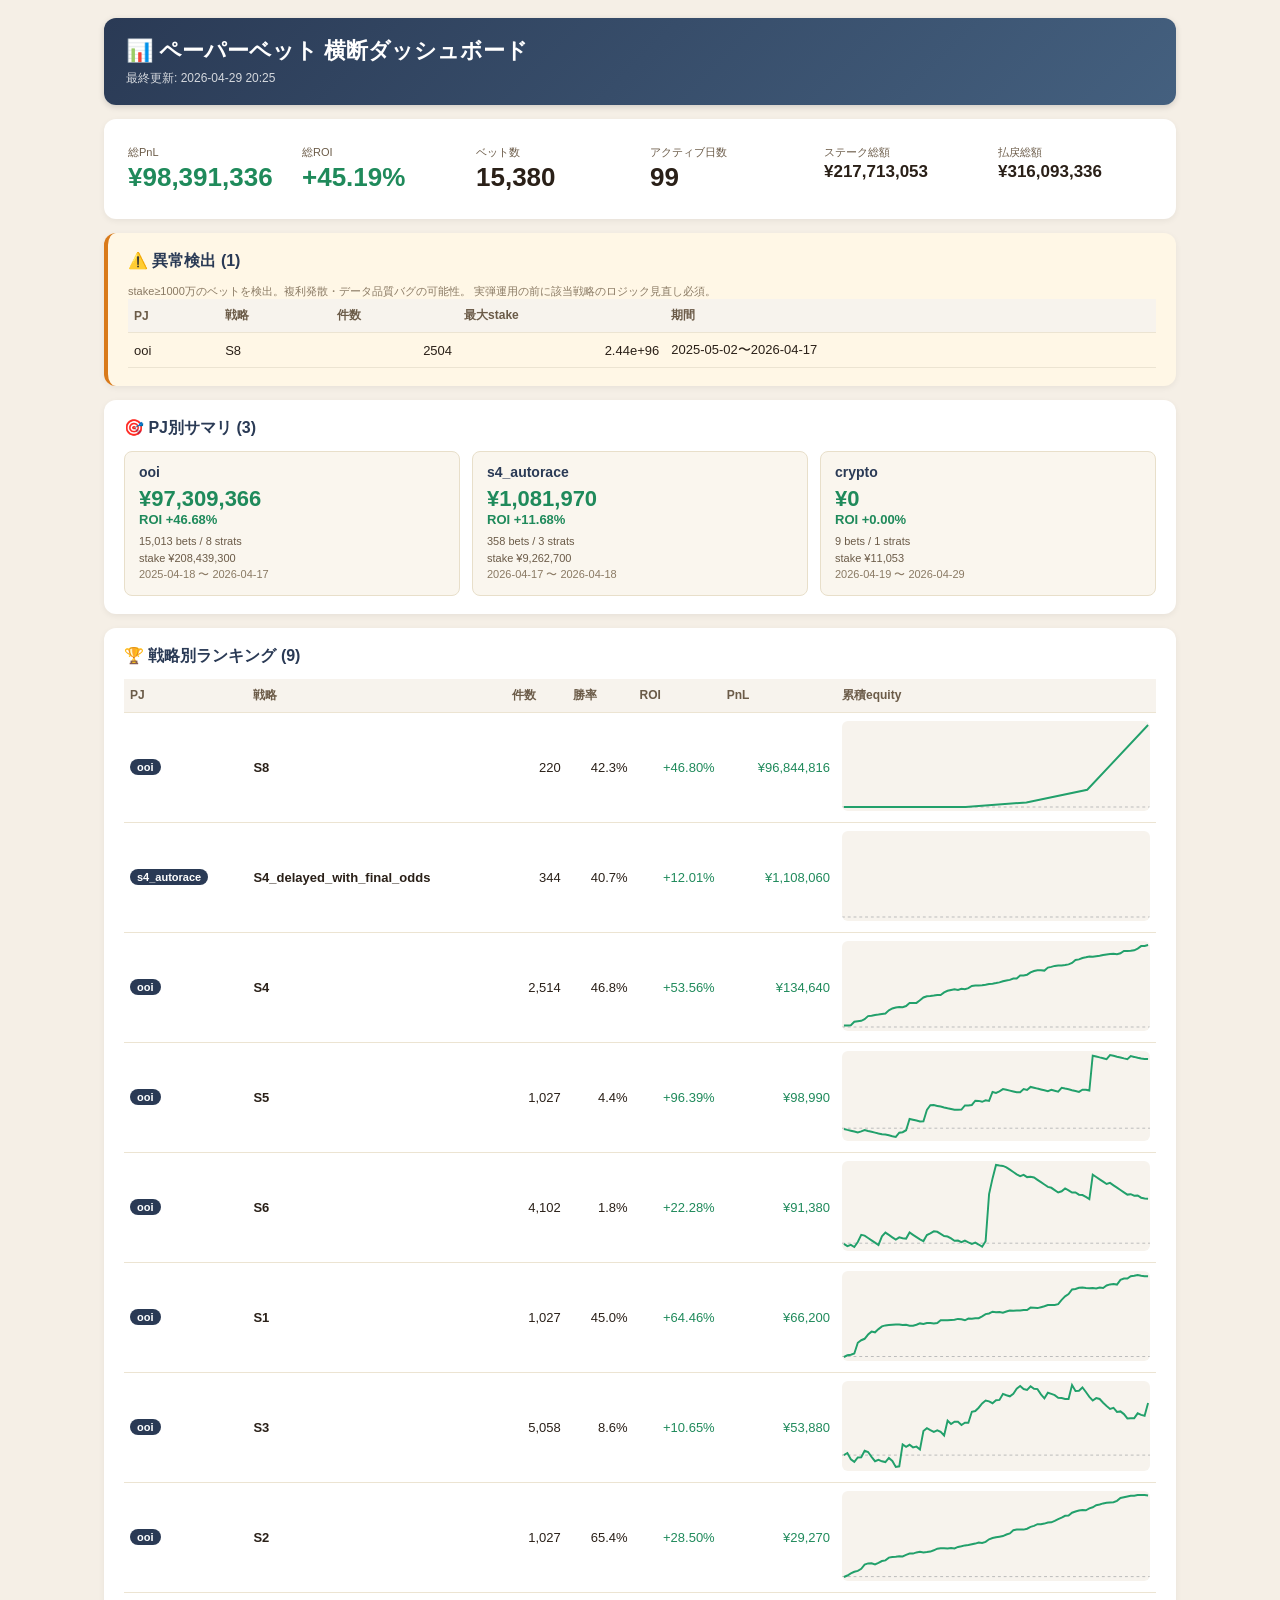
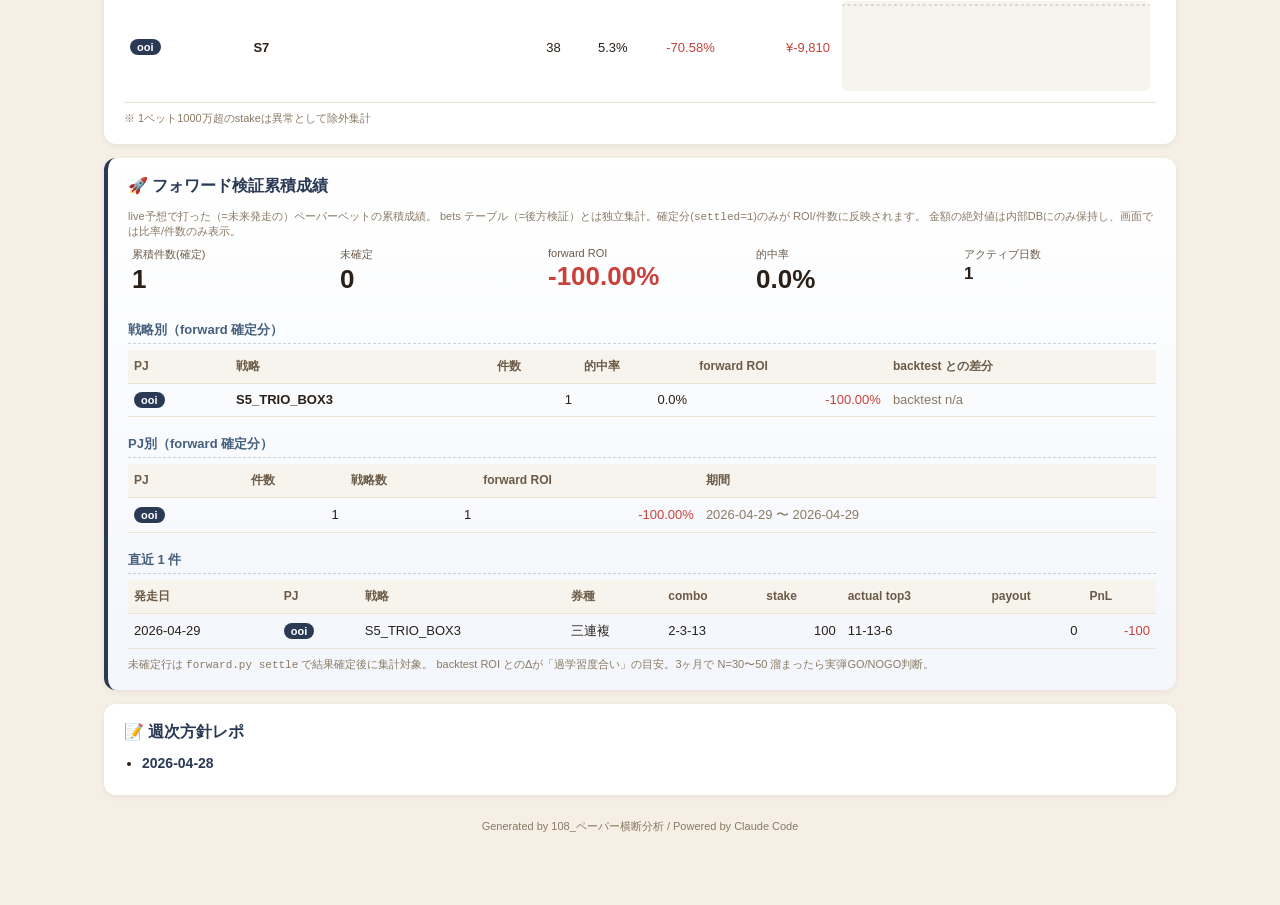
==== docs/index.html @ f3f597fc "feat: forward_bets テーブル＋forward.py CLI＋ダッシュボード新セクション - etl/base.py: forward_bets DDL を SCHEMA に追加（IN" ====
<!doctype html>
<html lang="ja">
<head>
<meta charset="utf-8">
<title>ペーパーベット 横断ダッシュボード</title>
<meta name="viewport" content="width=device-width, initial-scale=1">
<meta name="robots" content="noindex">
<link rel="stylesheet" href="style.css">
</head>
<body>
<div class="wrap">
  <header>
    <h1>📊 ペーパーベット 横断ダッシュボード</h1>
    <div class="updated">最終更新: 2026-04-29 20:25</div>
  </header>

  <section class="kpi card">
    <div class="kpi-grid">
      <div class="kpi-cell">
        <div class="label">総PnL</div>
        <div class="big pos">¥98,391,336</div>
      </div>
      <div class="kpi-cell">
        <div class="label">総ROI</div>
        <div class="big pos">+45.19%</div>
      </div>
      <div class="kpi-cell">
        <div class="label">ベット数</div>
        <div class="big">15,380</div>
      </div>
      <div class="kpi-cell">
        <div class="label">アクティブ日数</div>
        <div class="big">99</div>
      </div>
      <div class="kpi-cell">
        <div class="label">ステーク総額</div>
        <div class="num">¥217,713,053</div>
      </div>
      <div class="kpi-cell">
        <div class="label">払戻総額</div>
        <div class="num">¥316,093,336</div>
      </div>
    </div>
  </section>

  
        <section class="card warn">
          <h2>⚠️ 異常検出 (1)</h2>
          <p class="hint">stake≥1000万のベットを検出。複利発散・データ品質バグの可能性。
          実弾運用の前に該当戦略のロジック見直し必須。</p>
          <table>
            <thead><tr><th>PJ</th><th>戦略</th><th>件数</th><th>最大stake</th><th>期間</th></tr></thead>
            <tbody><tr><td>ooi</td><td>S8</td><td class="num">2504</td><td class="num">2.44e+96</td><td>2025-05-02〜2026-04-17</td></tr></tbody>
          </table>
        </section>
        

  <section class="card">
    <h2>🎯 PJ別サマリ (3)</h2>
    <div class="pj-grid">
        <div class="pj-card">
          <h3>ooi</h3>
          <div class="pj-pnl pos">¥97,309,366</div>
          <div class="pj-roi pos">ROI +46.68%</div>
          <div class="pj-meta">
            15,013 bets / 8 strats<br>
            stake ¥208,439,300<br>
            <span class="dim">2025-04-18 〜 2026-04-17</span>
          </div>
        </div>
        
        <div class="pj-card">
          <h3>s4_autorace</h3>
          <div class="pj-pnl pos">¥1,081,970</div>
          <div class="pj-roi pos">ROI +11.68%</div>
          <div class="pj-meta">
            358 bets / 3 strats<br>
            stake ¥9,262,700<br>
            <span class="dim">2026-04-17 〜 2026-04-18</span>
          </div>
        </div>
        
        <div class="pj-card">
          <h3>crypto</h3>
          <div class="pj-pnl pos">¥0</div>
          <div class="pj-roi pos">ROI +0.00%</div>
          <div class="pj-meta">
            9 bets / 1 strats<br>
            stake ¥11,053<br>
            <span class="dim">2026-04-19 〜 2026-04-29</span>
          </div>
        </div>
        </div>
  </section>

  <section class="card">
    <h2>🏆 戦略別ランキング (9)</h2>
    <table>
      <thead><tr>
        <th>PJ</th><th>戦略</th><th>件数</th><th>勝率</th>
        <th>ROI</th><th>PnL</th><th>累積equity</th>
      </tr></thead>
      <tbody>
        <tr>
          <td><span class="pj-tag">ooi</span></td>
          <td><strong>S8</strong></td>
          <td class="num">220</td>
          <td class="num">42.3%</td>
          <td class="num pos">+46.80%</td>
          <td class="num pos">¥96,844,816</td>
          <td class="chart"><svg viewBox="0 0 320 90" preserveAspectRatio="none" style="width:100%; height:90px; background:#f7f3ed; border-radius:6px;"><line x1="0" y1="86.0" x2="320" y2="86.0" stroke="#bbb" stroke-dasharray="3,3" stroke-width="1"/><polyline fill="none" stroke="#22a06b" stroke-width="2" points="2.0,86.0 65.2,86.0 128.4,86.0 191.6,81.4 254.8,68.8 318.0,4.0"/></svg></td>
        </tr>
        
        <tr>
          <td><span class="pj-tag">s4_autorace</span></td>
          <td><strong>S4_delayed_with_final_odds</strong></td>
          <td class="num">344</td>
          <td class="num">40.7%</td>
          <td class="num pos">+12.01%</td>
          <td class="num pos">¥1,108,060</td>
          <td class="chart"><svg viewBox="0 0 320 90" preserveAspectRatio="none" style="width:100%; height:90px; background:#f7f3ed; border-radius:6px;"><line x1="0" y1="86.0" x2="320" y2="86.0" stroke="#bbb" stroke-dasharray="3,3" stroke-width="1"/><polyline fill="none" stroke="#22a06b" stroke-width="2" points="2.0,4.0"/></svg></td>
        </tr>
        
        <tr>
          <td><span class="pj-tag">ooi</span></td>
          <td><strong>S4</strong></td>
          <td class="num">2,514</td>
          <td class="num">46.8%</td>
          <td class="num pos">+53.56%</td>
          <td class="num pos">¥134,640</td>
          <td class="chart"><svg viewBox="0 0 320 90" preserveAspectRatio="none" style="width:100%; height:90px; background:#f7f3ed; border-radius:6px;"><line x1="0" y1="86.0" x2="320" y2="86.0" stroke="#bbb" stroke-dasharray="3,3" stroke-width="1"/><polyline fill="none" stroke="#22a06b" stroke-width="2" points="2.0,84.5 5.6,84.5 9.2,84.3 12.8,80.8 16.4,80.2 20.0,79.8 23.5,78.2 27.1,75.1 30.7,74.7 34.3,73.9 37.9,73.6 41.5,73.0 45.1,72.5 48.7,69.3 52.3,67.4 55.9,66.6 59.5,65.9 63.0,66.2 66.6,65.0 70.2,62.0 73.8,61.9 77.4,61.9 81.0,59.2 84.6,56.5 88.2,55.2 91.8,54.9 95.4,54.5 99.0,53.9 102.5,54.1 106.1,51.4 109.7,49.8 113.3,49.0 116.9,48.3 120.5,48.9 124.1,47.8 127.7,48.2 131.3,47.1 134.9,44.9 138.5,44.6 142.0,44.5 145.6,44.3 149.2,43.7 152.8,42.9 156.4,42.7 160.0,42.1 163.6,41.4 167.2,40.2 170.8,39.4 174.4,38.9 178.0,37.5 181.5,37.5 185.1,34.5 188.7,34.5 192.3,33.7 195.9,31.4 199.5,30.0 203.1,29.3 206.7,29.2 210.3,29.6 213.9,26.6 217.5,25.9 221.0,24.9 224.6,24.4 228.2,24.5 231.8,24.1 235.4,23.4 239.0,22.0 242.6,19.0 246.2,18.4 249.8,17.0 253.4,16.3 257.0,15.5 260.5,15.8 264.1,15.3 267.7,14.8 271.3,14.0 274.9,13.4 278.5,13.0 282.1,12.8 285.7,13.2 289.3,12.3 292.9,10.0 296.5,10.1 300.0,9.8 303.6,9.3 307.2,7.6 310.8,5.1 314.4,5.0 318.0,4.0"/></svg></td>
        </tr>
        
        <tr>
          <td><span class="pj-tag">ooi</span></td>
          <td><strong>S5</strong></td>
          <td class="num">1,027</td>
          <td class="num">4.4%</td>
          <td class="num pos">+96.39%</td>
          <td class="num pos">¥98,990</td>
          <td class="chart"><svg viewBox="0 0 320 90" preserveAspectRatio="none" style="width:100%; height:90px; background:#f7f3ed; border-radius:6px;"><line x1="0" y1="77.2" x2="320" y2="77.2" stroke="#bbb" stroke-dasharray="3,3" stroke-width="1"/><polyline fill="none" stroke="#22a06b" stroke-width="2" points="2.0,78.0 5.6,78.9 9.2,79.7 12.8,80.5 16.4,81.4 20.0,80.4 23.5,79.1 27.1,80.0 30.7,80.8 34.3,81.6 37.9,82.5 41.5,83.3 45.1,83.5 48.7,84.3 52.3,85.2 55.9,86.0 59.5,81.7 63.0,81.2 66.6,79.2 70.2,67.9 73.8,68.7 77.4,69.5 81.0,70.4 84.6,70.2 88.2,58.9 91.8,54.2 95.4,54.1 99.0,54.9 102.5,55.6 106.1,56.5 109.7,57.3 113.3,58.0 116.9,58.8 120.5,58.8 124.1,58.6 127.7,54.4 131.3,54.4 134.9,54.0 138.5,49.7 142.0,49.9 145.6,50.8 149.2,49.3 152.8,49.9 156.4,41.0 160.0,41.9 163.6,40.3 167.2,38.1 170.8,38.8 174.4,39.6 178.0,40.5 181.5,41.3 185.1,41.3 188.7,38.1 192.3,39.0 195.9,35.9 199.5,36.7 203.1,37.6 206.7,38.4 210.3,39.2 213.9,40.1 217.5,38.9 221.0,39.7 224.6,40.6 228.2,36.8 231.8,37.6 235.4,38.3 239.0,39.2 242.6,40.0 246.2,40.9 249.8,38.7 253.4,38.8 257.0,39.6 260.5,4.7 264.1,5.5 267.7,6.4 271.3,7.2 274.9,8.1 278.5,4.0 282.1,4.8 285.7,5.7 289.3,6.5 292.9,7.4 296.5,8.2 300.0,5.1 303.6,5.9 307.2,6.8 310.8,7.6 314.4,7.9 318.0,8.0"/></svg></td>
        </tr>
        
        <tr>
          <td><span class="pj-tag">ooi</span></td>
          <td><strong>S6</strong></td>
          <td class="num">4,102</td>
          <td class="num">1.8%</td>
          <td class="num pos">+22.28%</td>
          <td class="num pos">¥91,380</td>
          <td class="chart"><svg viewBox="0 0 320 90" preserveAspectRatio="none" style="width:100%; height:90px; background:#f7f3ed; border-radius:6px;"><line x1="0" y1="82.2" x2="320" y2="82.2" stroke="#bbb" stroke-dasharray="3,3" stroke-width="1"/><polyline fill="none" stroke="#22a06b" stroke-width="2" points="2.0,82.8 5.6,85.1 9.2,83.8 12.8,86.0 16.4,81.0 20.0,73.8 23.5,74.6 27.1,77.0 30.7,79.3 34.3,81.7 37.9,84.0 41.5,75.3 45.1,71.6 48.7,73.9 52.3,76.3 55.9,78.6 59.5,76.3 63.0,77.2 66.6,77.6 70.2,71.4 73.8,73.8 77.4,76.1 81.0,78.4 84.6,80.1 88.2,74.0 91.8,72.4 95.4,70.3 99.0,70.8 102.5,72.8 106.1,75.1 109.7,75.5 113.3,77.4 116.9,79.8 120.5,79.6 124.1,81.2 127.7,79.6 131.3,81.4 134.9,82.9 138.5,81.6 142.0,83.5 145.6,85.7 149.2,80.2 152.8,33.1 156.4,17.4 160.0,4.0 163.6,4.6 167.2,4.9 170.8,6.3 174.4,8.7 178.0,11.0 181.5,13.3 185.1,15.1 188.7,13.8 192.3,16.1 195.9,15.7 199.5,16.5 203.1,18.9 206.7,21.2 210.3,23.5 213.9,25.9 217.5,26.8 221.0,29.1 224.6,31.5 228.2,30.3 231.8,27.4 235.4,29.3 239.0,31.6 242.6,31.4 246.2,33.7 249.8,34.0 253.4,35.8 257.0,38.1 260.5,13.7 264.1,16.0 267.7,18.3 271.3,20.7 274.9,23.0 278.5,21.9 282.1,24.3 285.7,26.6 289.3,29.0 292.9,31.3 296.5,33.6 300.0,33.2 303.6,34.7 307.2,34.4 310.8,36.7 314.4,37.5 318.0,37.7"/></svg></td>
        </tr>
        
        <tr>
          <td><span class="pj-tag">ooi</span></td>
          <td><strong>S1</strong></td>
          <td class="num">1,027</td>
          <td class="num">45.0%</td>
          <td class="num pos">+64.46%</td>
          <td class="num pos">¥66,200</td>
          <td class="chart"><svg viewBox="0 0 320 90" preserveAspectRatio="none" style="width:100%; height:90px; background:#f7f3ed; border-radius:6px;"><line x1="0" y1="85.5" x2="320" y2="85.5" stroke="#bbb" stroke-dasharray="3,3" stroke-width="1"/><polyline fill="none" stroke="#22a06b" stroke-width="2" points="2.0,86.0 5.6,84.3 9.2,83.7 12.8,82.5 16.4,71.8 20.0,69.2 23.5,67.8 27.1,63.5 30.7,60.6 34.3,61.3 37.9,58.1 41.5,55.4 45.1,54.4 48.7,54.0 52.3,53.7 55.9,53.5 59.5,53.6 63.0,54.1 66.6,53.7 70.2,54.7 73.8,54.8 77.4,53.8 81.0,52.4 84.6,52.9 88.2,52.0 91.8,52.1 95.4,52.6 99.0,52.1 102.5,49.2 106.1,49.3 109.7,49.2 113.3,48.9 116.9,48.8 120.5,47.9 124.1,48.3 127.7,49.3 131.3,47.5 134.9,47.8 138.5,47.3 142.0,47.2 145.6,45.4 149.2,43.1 152.8,42.5 156.4,40.7 160.0,41.3 163.6,41.0 167.2,41.8 170.8,40.5 174.4,39.6 178.0,39.7 181.5,39.6 185.1,39.6 188.7,38.9 192.3,39.1 195.9,36.6 199.5,36.7 203.1,37.1 206.7,36.2 210.3,35.3 213.9,34.1 217.5,33.9 221.0,34.0 224.6,33.2 228.2,28.9 231.8,25.3 235.4,23.1 239.0,18.4 242.6,17.9 246.2,16.7 249.8,16.4 253.4,17.0 257.0,17.2 260.5,16.9 264.1,17.4 267.7,16.6 271.3,17.0 274.9,14.5 278.5,13.4 282.1,13.1 285.7,13.6 289.3,8.9 292.9,7.6 296.5,7.6 300.0,5.2 303.6,4.8 307.2,4.0 310.8,4.8 314.4,5.2 318.0,5.3"/></svg></td>
        </tr>
        
        <tr>
          <td><span class="pj-tag">ooi</span></td>
          <td><strong>S3</strong></td>
          <td class="num">5,058</td>
          <td class="num">8.6%</td>
          <td class="num pos">+10.65%</td>
          <td class="num pos">¥53,880</td>
          <td class="chart"><svg viewBox="0 0 320 90" preserveAspectRatio="none" style="width:100%; height:90px; background:#f7f3ed; border-radius:6px;"><line x1="0" y1="74.1" x2="320" y2="74.1" stroke="#bbb" stroke-dasharray="3,3" stroke-width="1"/><polyline fill="none" stroke="#22a06b" stroke-width="2" points="2.0,74.1 5.6,72.0 9.2,78.2 12.8,80.9 16.4,76.4 20.0,76.2 23.5,69.7 27.1,71.0 30.7,75.9 34.3,80.2 37.9,78.8 41.5,80.3 45.1,81.1 48.7,76.9 52.3,79.9 55.9,86.0 59.5,85.3 63.0,63.4 66.6,65.8 70.2,63.8 73.8,66.4 77.4,65.6 81.0,68.5 84.6,50.0 88.2,47.1 91.8,49.1 95.4,50.8 99.0,49.3 102.5,50.8 106.1,54.5 109.7,39.7 113.3,43.1 116.9,40.7 120.5,40.8 124.1,44.0 127.7,41.7 131.3,41.7 134.9,30.8 138.5,30.0 142.0,26.7 145.6,22.4 149.2,19.5 152.8,20.4 156.4,22.2 160.0,19.3 163.6,18.9 167.2,12.9 170.8,14.3 174.4,15.3 178.0,12.7 181.5,7.6 185.1,5.0 188.7,8.0 192.3,8.9 195.9,5.2 199.5,7.8 203.1,8.1 206.7,13.4 210.3,17.4 213.9,11.8 217.5,12.9 221.0,14.1 224.6,16.8 228.2,17.1 231.8,18.0 235.4,18.0 239.0,4.0 242.6,9.9 246.2,9.7 249.8,6.4 253.4,11.0 257.0,15.9 260.5,19.5 264.1,17.1 267.7,18.0 271.3,21.8 274.9,25.0 278.5,28.0 282.1,26.9 285.7,31.0 289.3,30.4 292.9,33.1 296.5,37.5 300.0,37.3 303.6,37.2 307.2,32.3 310.8,33.9 314.4,34.7 318.0,22.1"/></svg></td>
        </tr>
        
        <tr>
          <td><span class="pj-tag">ooi</span></td>
          <td><strong>S2</strong></td>
          <td class="num">1,027</td>
          <td class="num">65.4%</td>
          <td class="num pos">+28.50%</td>
          <td class="num pos">¥29,270</td>
          <td class="chart"><svg viewBox="0 0 320 90" preserveAspectRatio="none" style="width:100%; height:90px; background:#f7f3ed; border-radius:6px;"><line x1="0" y1="85.6" x2="320" y2="85.6" stroke="#bbb" stroke-dasharray="3,3" stroke-width="1"/><polyline fill="none" stroke="#22a06b" stroke-width="2" points="2.0,86.0 5.6,84.5 9.2,82.4 12.8,80.8 16.4,79.9 20.0,77.8 23.5,73.5 27.1,72.4 30.7,72.2 34.3,73.5 37.9,71.8 41.5,70.0 45.1,69.4 48.7,66.6 52.3,66.0 55.9,65.7 59.5,65.3 63.0,65.5 66.6,63.9 70.2,62.6 73.8,62.6 77.4,61.4 81.0,60.7 84.6,61.4 88.2,61.1 91.8,60.6 95.4,59.3 99.0,57.7 102.5,57.3 106.1,57.3 109.7,57.4 113.3,57.1 116.9,57.4 120.5,55.9 124.1,55.3 127.7,54.4 131.3,54.0 134.9,53.3 138.5,52.6 142.0,51.5 145.6,52.0 149.2,50.9 152.8,48.3 156.4,47.0 160.0,46.3 163.6,45.7 167.2,45.1 170.8,43.5 174.4,42.4 178.0,39.2 181.5,38.6 185.1,38.6 188.7,38.6 192.3,37.7 195.9,35.9 199.5,34.9 203.1,33.2 206.7,33.3 210.3,32.6 213.9,31.6 217.5,31.3 221.0,29.8 224.6,28.1 228.2,26.6 231.8,24.8 235.4,24.5 239.0,21.7 242.6,20.5 246.2,19.6 249.8,19.0 253.4,19.3 257.0,17.4 260.5,16.3 264.1,14.2 267.7,13.5 271.3,12.4 274.9,11.7 278.5,11.4 282.1,11.2 285.7,9.9 289.3,7.0 292.9,6.2 296.5,5.5 300.0,4.8 303.6,4.7 307.2,4.1 310.8,4.0 314.4,4.1 318.0,4.4"/></svg></td>
        </tr>
        
        <tr>
          <td><span class="pj-tag">ooi</span></td>
          <td><strong>S7</strong></td>
          <td class="num">38</td>
          <td class="num">5.3%</td>
          <td class="num neg">-70.58%</td>
          <td class="num neg">¥-9,810</td>
          <td class="chart"><svg viewBox="0 0 320 90" preserveAspectRatio="none" style="width:100%; height:90px; background:#f7f3ed; border-radius:6px;"><line x1="0" y1="4.0" x2="320" y2="4.0" stroke="#bbb" stroke-dasharray="3,3" stroke-width="1"/><polyline fill="none" stroke="#d9534f" stroke-width="2" points="2.0,86.0"/></svg></td>
        </tr>
        </tbody>
    </table>
    <p class="hint">※ 1ベット1000万超のstakeは異常として除外集計</p>
  </section>

  
    <section class="card forward">
      <h2>🚀 フォワード検証累積成績</h2>
      <p class="hint">live予想で打った（=未来発走の）ペーパーベットの累積成績。
      bets テーブル（=後方検証）とは独立集計。確定分(<code>settled=1</code>)のみが ROI/件数に反映されます。
      金額の絶対値は内部DBにのみ保持し、画面では比率/件数のみ表示。</p>
      
    <div class="kpi-grid">
      <div class="kpi-cell">
        <div class="label">累積件数(確定)</div>
        <div class="big">1</div>
      </div>
      <div class="kpi-cell">
        <div class="label">未確定</div>
        <div class="big">0</div>
      </div>
      <div class="kpi-cell">
        <div class="label">forward ROI</div>
        <div class="big neg">-100.00%</div>
      </div>
      <div class="kpi-cell">
        <div class="label">的中率</div>
        <div class="big">0.0%</div>
      </div>
      <div class="kpi-cell">
        <div class="label">アクティブ日数</div>
        <div class="num">1</div>
      </div>
    </div>
    
      
        <h3 class="sub">戦略別（forward 確定分）</h3>
        <table>
          <thead><tr>
            <th>PJ</th><th>戦略</th><th>件数</th><th>的中率</th>
            <th>forward ROI</th><th>backtest との差分</th>
          </tr></thead>
          <tbody>
        <tr>
          <td><span class="pj-tag">ooi</span></td>
          <td><strong>S5_TRIO_BOX3</strong></td>
          <td class="num">1</td>
          <td class="num">0.0%</td>
          <td class="num neg">-100.00%</td>
          <td><span class="dim">backtest n/a</span></td>
        </tr>
        </tbody>
        </table>
        
      
        <h3 class="sub">PJ別（forward 確定分）</h3>
        <table>
          <thead><tr>
            <th>PJ</th><th>件数</th><th>戦略数</th><th>forward ROI</th><th>期間</th>
          </tr></thead>
          <tbody>
        <tr>
          <td><span class="pj-tag">ooi</span></td>
          <td class="num">1</td>
          <td class="num">1</td>
          <td class="num neg">-100.00%</td>
          <td><span class="dim">2026-04-29 〜 2026-04-29</span></td>
        </tr>
        </tbody>
        </table>
        
      
    <h3 class="sub">直近 1 件</h3>
    <table>
      <thead><tr>
        <th>発走日</th><th>PJ</th><th>戦略</th><th>券種</th><th>combo</th>
        <th>stake</th><th>actual top3</th><th>payout</th><th>PnL</th>
      </tr></thead>
      <tbody>
        <tr class="">
          <td>2026-04-29</td>
          <td><span class="pj-tag">ooi</span></td>
          <td>S5_TRIO_BOX3</td>
          <td>三連複</td>
          <td>2-3-13</td>
          <td class="num">100</td>
          <td>11-13-6</td>
          <td class="num">0</td>
          <td class="num"><span class="neg">-100</span></td>
        </tr>
        </tbody>
    </table>
    <p class="hint">未確定行は <code>forward.py settle</code> で結果確定後に集計対象。
    backtest ROI とのΔが「過学習度合い」の目安。3ヶ月で N=30〜50 溜まったら実弾GO/NOGO判断。</p>
    
    </section>
    

  
        <section class="card">
          <h2>📝 週次方針レポ</h2>
          <ul class="reports"><li><a href="reports/2026-04-28.html">2026-04-28</a></li></ul>
        </section>
        

  <footer>
    <p>Generated by 108_ペーパー横断分析 / Powered by Claude Code</p>
  </footer>
</div>
</body>
</html>
---- docs/style.css ----
* { box-sizing: border-box; }
body {
  margin: 0; font-family: 'Noto Sans JP', -apple-system, sans-serif;
  background: #f5efe6; color: #2a2018;
}
.wrap { max-width: 1100px; margin: 0 auto; padding: 18px 14px 60px; }
header {
  background: linear-gradient(135deg, #2a3a55, #44607f);
  color: #fff; border-radius: 12px;
  padding: 18px 22px; margin-bottom: 14px;
  box-shadow: 0 2px 6px rgba(0,0,0,0.15);
}
header h1 { margin: 0; font-size: 22px; }
header .updated { font-size: 12px; opacity: 0.8; margin-top: 4px; }
.card {
  background: #fff; border-radius: 12px;
  padding: 18px 20px; margin-bottom: 14px;
  box-shadow: 0 2px 6px rgba(0,0,0,0.06);
}
.card h2 { margin: 0 0 12px; font-size: 16px; color: #2a3a55; }
.card.warn { background: #fff7e6; border-left: 4px solid #d97a1a; }
.kpi-grid {
  display: grid; grid-template-columns: repeat(auto-fit, minmax(150px, 1fr));
  gap: 12px;
}
.kpi-cell { padding: 8px 4px; }
.kpi-cell .label { font-size: 11px; color: #6b5b48; }
.kpi-cell .big { font-size: 26px; font-weight: 800; margin-top: 2px; }
.kpi-cell .num { font-size: 17px; font-weight: 700; margin-top: 2px; }
.pos { color: #1f8a5b; }
.neg { color: #c8423b; }
.pj-grid {
  display: grid; grid-template-columns: repeat(auto-fit, minmax(200px, 1fr));
  gap: 12px;
}
.pj-card {
  background: #faf6ee; border-radius: 8px; padding: 12px 14px;
  border: 1px solid #e8dfca;
}
.pj-card h3 { margin: 0 0 6px; font-size: 14px; color: #2a3a55; }
.pj-pnl { font-size: 22px; font-weight: 800; }
.pj-roi { font-size: 13px; font-weight: 700; }
.pj-meta { font-size: 11px; color: #6b5b48; margin-top: 6px; line-height: 1.5; }
.dim { color: #8a7a64; }
table { width: 100%; border-collapse: collapse; font-size: 13px; }
th, td { padding: 8px 6px; border-bottom: 1px solid #ece4d2; vertical-align: middle; }
th { text-align: left; background: #f7f3ed; font-size: 12px; color: #6b5b48; }
td.num { text-align: right; font-variant-numeric: tabular-nums; }
td.chart { width: 320px; }
.pj-tag {
  display: inline-block; background: #2a3a55; color: #fff;
  padding: 2px 7px; border-radius: 99px; font-size: 11px; font-weight: 700;
}
.hint { font-size: 11px; color: #8a7a64; margin: 8px 0 0; }
.reports { margin: 0; padding: 0 0 0 18px; }
.reports li { margin-bottom: 6px; font-size: 14px; }
.reports a { color: #2a3a55; text-decoration: none; font-weight: 600; }
.reports a:hover { text-decoration: underline; }
footer { text-align: center; font-size: 11px; color: #8a7a64; margin-top: 24px; }
.card.forward {
  border-left: 4px solid #2a3a55;
  background: linear-gradient(180deg, #fff 0%, #f3f6fb 100%);
}
.card.forward h2 { color: #2a3a55; }
.card.forward h3.sub {
  font-size: 13px; color: #44607f; margin: 18px 0 6px;
  padding-bottom: 4px; border-bottom: 1px dashed #c8d1e0;
}
.card.forward .kpi-grid { margin-bottom: 8px; }
tr.unsettled td { background: #fff8d6; }
.badge {
  display: inline-block; background: #d97a1a; color: #fff;
  padding: 1px 7px; border-radius: 99px; font-size: 11px; font-weight: 700;
}
@media (max-width: 700px) {
  td.chart { display: none; }
}
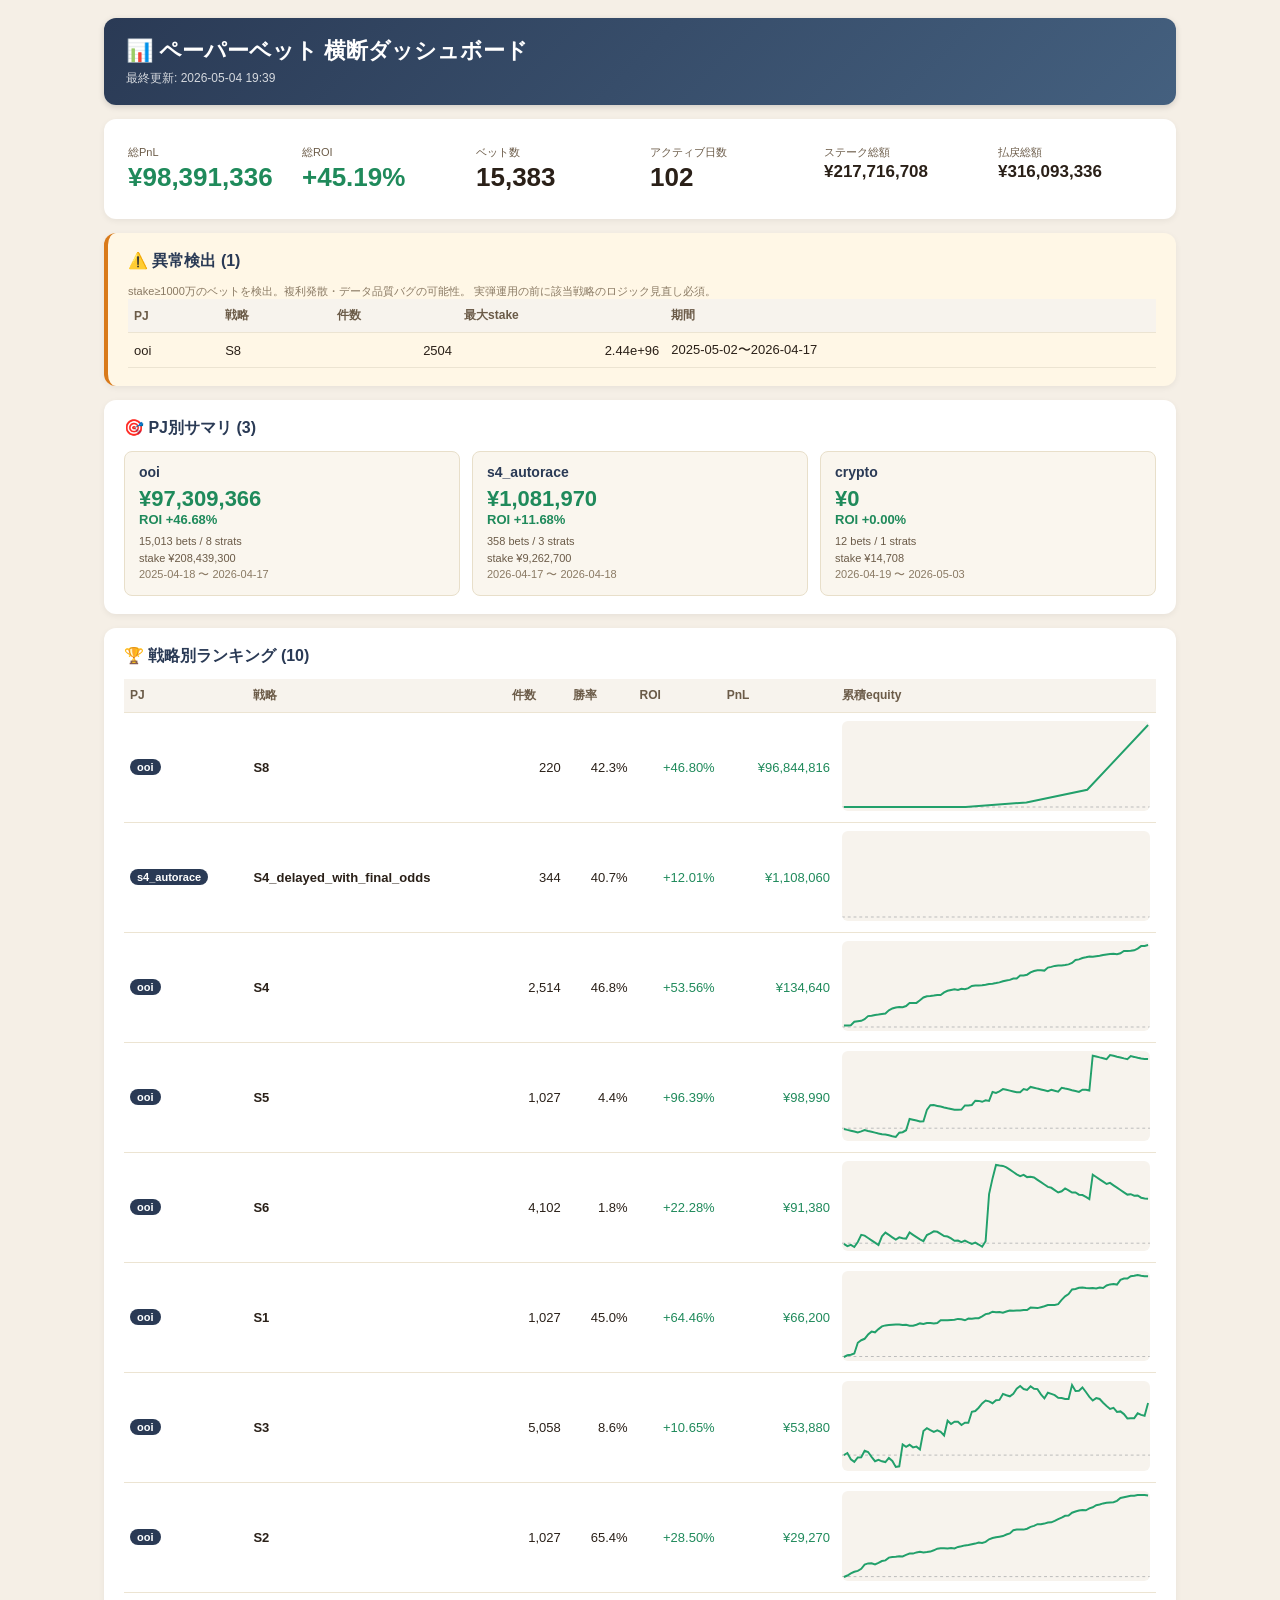
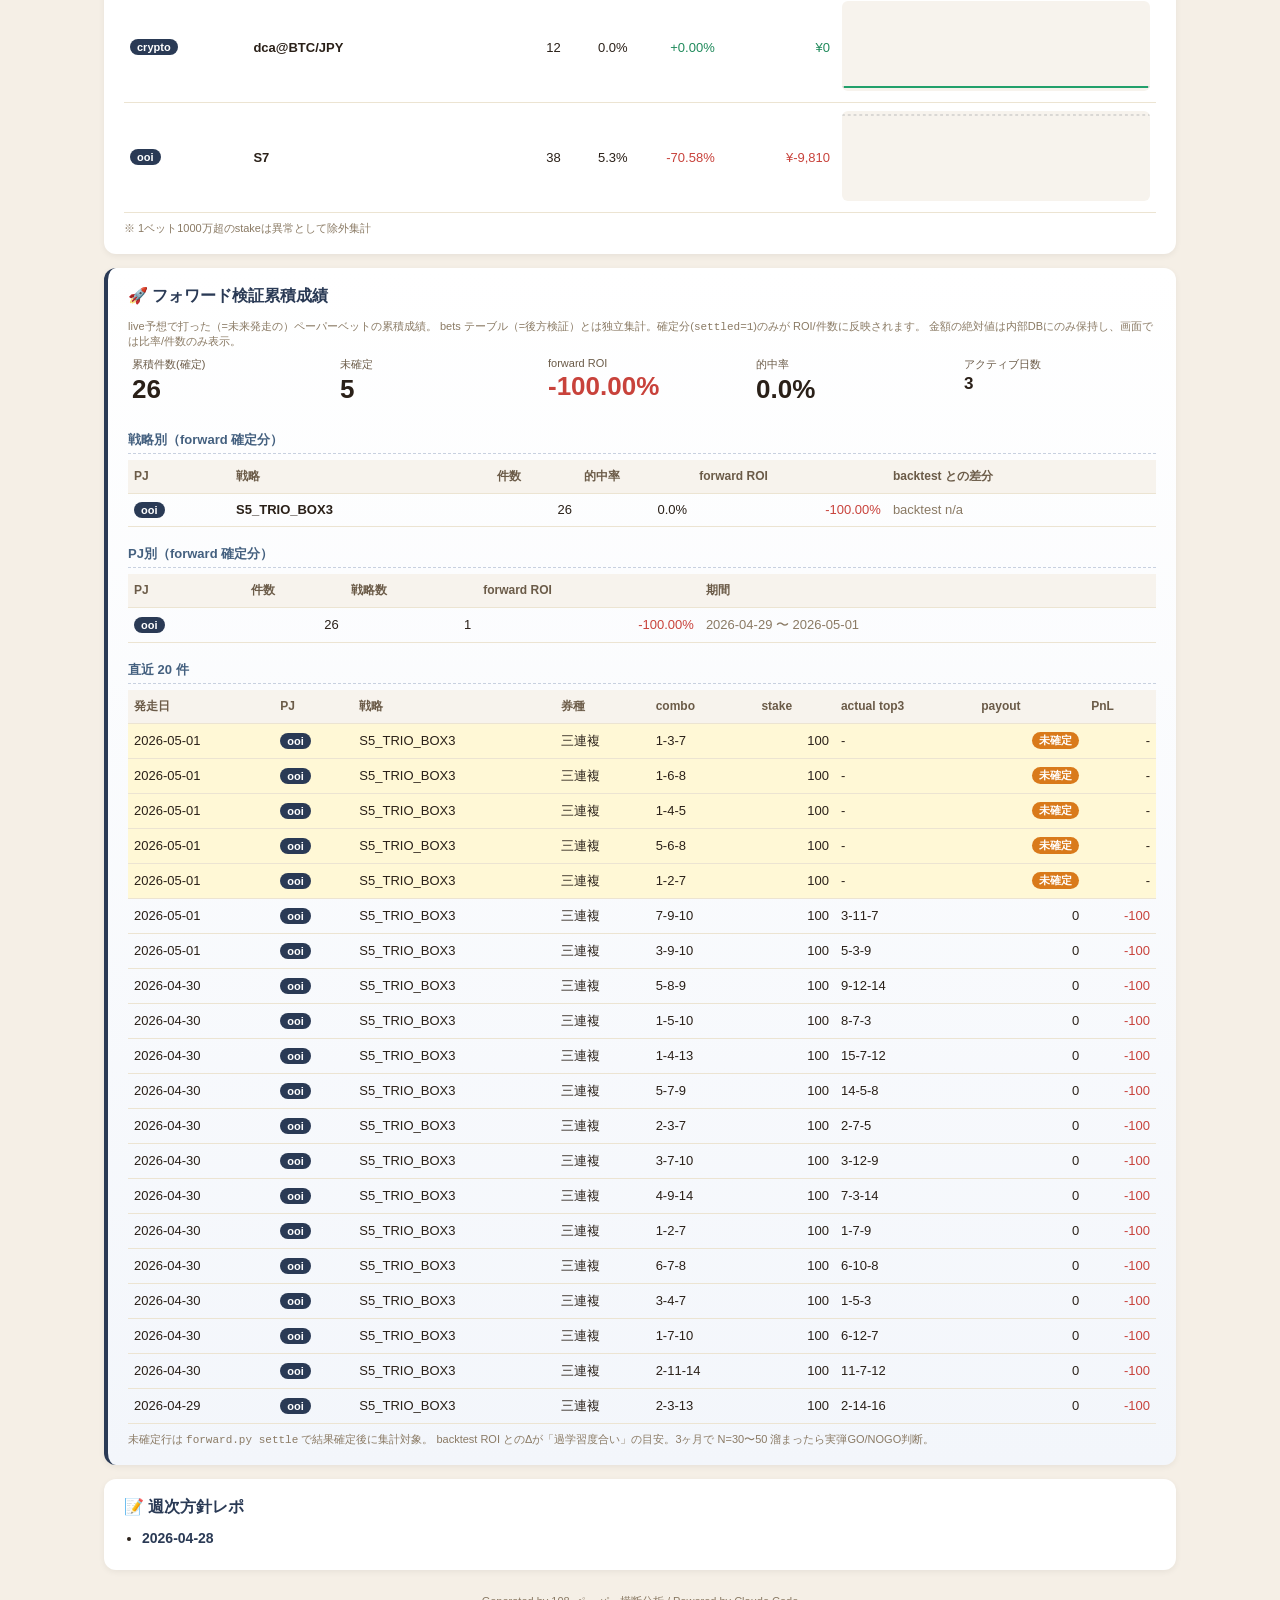
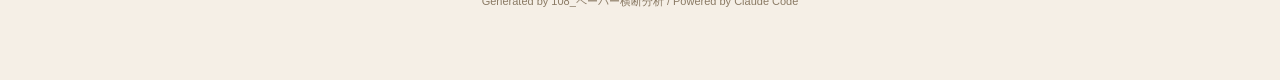
==== commit fb843bf6: "auto: daily dashboard 2026/05/04" ====
--- a/docs/index.html
+++ b/docs/index.html
@@ -11,7 +11,7 @@
 <div class="wrap">
   <header>
     <h1>📊 ペーパーベット 横断ダッシュボード</h1>
-    <div class="updated">最終更新: 2026-04-29 20:25</div>
+    <div class="updated">最終更新: 2026-05-04 19:39</div>
   </header>
 
   <section class="kpi card">
@@ -26,15 +26,15 @@
       </div>
       <div class="kpi-cell">
         <div class="label">ベット数</div>
-        <div class="big">15,380</div>
+        <div class="big">15,383</div>
       </div>
       <div class="kpi-cell">
         <div class="label">アクティブ日数</div>
-        <div class="big">99</div>
+        <div class="big">102</div>
       </div>
       <div class="kpi-cell">
         <div class="label">ステーク総額</div>
-        <div class="num">¥217,713,053</div>
+        <div class="num">¥217,716,708</div>
       </div>
       <div class="kpi-cell">
         <div class="label">払戻総額</div>
@@ -85,16 +85,16 @@
           <div class="pj-pnl pos">¥0</div>
           <div class="pj-roi pos">ROI +0.00%</div>
           <div class="pj-meta">
-            9 bets / 1 strats<br>
-            stake ¥11,053<br>
-            <span class="dim">2026-04-19 〜 2026-04-29</span>
+            12 bets / 1 strats<br>
+            stake ¥14,708<br>
+            <span class="dim">2026-04-19 〜 2026-05-03</span>
           </div>
         </div>
         </div>
   </section>
 
   <section class="card">
-    <h2>🏆 戦略別ランキング (9)</h2>
+    <h2>🏆 戦略別ランキング (10)</h2>
     <table>
       <thead><tr>
         <th>PJ</th><th>戦略</th><th>件数</th><th>勝率</th>
@@ -179,6 +179,16 @@
           <td class="num pos">+28.50%</td>
           <td class="num pos">¥29,270</td>
           <td class="chart"><svg viewBox="0 0 320 90" preserveAspectRatio="none" style="width:100%; height:90px; background:#f7f3ed; border-radius:6px;"><line x1="0" y1="85.6" x2="320" y2="85.6" stroke="#bbb" stroke-dasharray="3,3" stroke-width="1"/><polyline fill="none" stroke="#22a06b" stroke-width="2" points="2.0,86.0 5.6,84.5 9.2,82.4 12.8,80.8 16.4,79.9 20.0,77.8 23.5,73.5 27.1,72.4 30.7,72.2 34.3,73.5 37.9,71.8 41.5,70.0 45.1,69.4 48.7,66.6 52.3,66.0 55.9,65.7 59.5,65.3 63.0,65.5 66.6,63.9 70.2,62.6 73.8,62.6 77.4,61.4 81.0,60.7 84.6,61.4 88.2,61.1 91.8,60.6 95.4,59.3 99.0,57.7 102.5,57.3 106.1,57.3 109.7,57.4 113.3,57.1 116.9,57.4 120.5,55.9 124.1,55.3 127.7,54.4 131.3,54.0 134.9,53.3 138.5,52.6 142.0,51.5 145.6,52.0 149.2,50.9 152.8,48.3 156.4,47.0 160.0,46.3 163.6,45.7 167.2,45.1 170.8,43.5 174.4,42.4 178.0,39.2 181.5,38.6 185.1,38.6 188.7,38.6 192.3,37.7 195.9,35.9 199.5,34.9 203.1,33.2 206.7,33.3 210.3,32.6 213.9,31.6 217.5,31.3 221.0,29.8 224.6,28.1 228.2,26.6 231.8,24.8 235.4,24.5 239.0,21.7 242.6,20.5 246.2,19.6 249.8,19.0 253.4,19.3 257.0,17.4 260.5,16.3 264.1,14.2 267.7,13.5 271.3,12.4 274.9,11.7 278.5,11.4 282.1,11.2 285.7,9.9 289.3,7.0 292.9,6.2 296.5,5.5 300.0,4.8 303.6,4.7 307.2,4.1 310.8,4.0 314.4,4.1 318.0,4.4"/></svg></td>
+        </tr>
+        
+        <tr>
+          <td><span class="pj-tag">crypto</span></td>
+          <td><strong>dca@BTC/JPY</strong></td>
+          <td class="num">12</td>
+          <td class="num">0.0%</td>
+          <td class="num pos">+0.00%</td>
+          <td class="num pos">¥0</td>
+          <td class="chart"><svg viewBox="0 0 320 90" preserveAspectRatio="none" style="width:100%; height:90px; background:#f7f3ed; border-radius:6px;"><line x1="0" y1="86.0" x2="320" y2="86.0" stroke="#bbb" stroke-dasharray="3,3" stroke-width="1"/><polyline fill="none" stroke="#22a06b" stroke-width="2" points="2.0,86.0 30.7,86.0 59.5,86.0 88.2,86.0 116.9,86.0 145.6,86.0 174.4,86.0 203.1,86.0 231.8,86.0 260.5,86.0 289.3,86.0 318.0,86.0"/></svg></td>
         </tr>
         
         <tr>
@@ -205,11 +215,11 @@
     <div class="kpi-grid">
       <div class="kpi-cell">
         <div class="label">累積件数(確定)</div>
-        <div class="big">1</div>
+        <div class="big">26</div>
       </div>
       <div class="kpi-cell">
         <div class="label">未確定</div>
-        <div class="big">0</div>
+        <div class="big">5</div>
       </div>
       <div class="kpi-cell">
         <div class="label">forward ROI</div>
@@ -221,7 +231,7 @@
       </div>
       <div class="kpi-cell">
         <div class="label">アクティブ日数</div>
-        <div class="num">1</div>
+        <div class="num">3</div>
       </div>
     </div>
     
@@ -236,7 +246,7 @@
         <tr>
           <td><span class="pj-tag">ooi</span></td>
           <td><strong>S5_TRIO_BOX3</strong></td>
-          <td class="num">1</td>
+          <td class="num">26</td>
           <td class="num">0.0%</td>
           <td class="num neg">-100.00%</td>
           <td><span class="dim">backtest n/a</span></td>
@@ -253,22 +263,250 @@
           <tbody>
         <tr>
           <td><span class="pj-tag">ooi</span></td>
-          <td class="num">1</td>
+          <td class="num">26</td>
           <td class="num">1</td>
           <td class="num neg">-100.00%</td>
-          <td><span class="dim">2026-04-29 〜 2026-04-29</span></td>
+          <td><span class="dim">2026-04-29 〜 2026-05-01</span></td>
         </tr>
         </tbody>
         </table>
         
       
-    <h3 class="sub">直近 1 件</h3>
+    <h3 class="sub">直近 20 件</h3>
     <table>
       <thead><tr>
         <th>発走日</th><th>PJ</th><th>戦略</th><th>券種</th><th>combo</th>
         <th>stake</th><th>actual top3</th><th>payout</th><th>PnL</th>
       </tr></thead>
       <tbody>
+        <tr class="unsettled">
+          <td>2026-05-01</td>
+          <td><span class="pj-tag">ooi</span></td>
+          <td>S5_TRIO_BOX3</td>
+          <td>三連複</td>
+          <td>1-3-7</td>
+          <td class="num">100</td>
+          <td>-</td>
+          <td class="num"><span class="badge">未確定</span></td>
+          <td class="num">-</td>
+        </tr>
+        
+        <tr class="unsettled">
+          <td>2026-05-01</td>
+          <td><span class="pj-tag">ooi</span></td>
+          <td>S5_TRIO_BOX3</td>
+          <td>三連複</td>
+          <td>1-6-8</td>
+          <td class="num">100</td>
+          <td>-</td>
+          <td class="num"><span class="badge">未確定</span></td>
+          <td class="num">-</td>
+        </tr>
+        
+        <tr class="unsettled">
+          <td>2026-05-01</td>
+          <td><span class="pj-tag">ooi</span></td>
+          <td>S5_TRIO_BOX3</td>
+          <td>三連複</td>
+          <td>1-4-5</td>
+          <td class="num">100</td>
+          <td>-</td>
+          <td class="num"><span class="badge">未確定</span></td>
+          <td class="num">-</td>
+        </tr>
+        
+        <tr class="unsettled">
+          <td>2026-05-01</td>
+          <td><span class="pj-tag">ooi</span></td>
+          <td>S5_TRIO_BOX3</td>
+          <td>三連複</td>
+          <td>5-6-8</td>
+          <td class="num">100</td>
+          <td>-</td>
+          <td class="num"><span class="badge">未確定</span></td>
+          <td class="num">-</td>
+        </tr>
+        
+        <tr class="unsettled">
+          <td>2026-05-01</td>
+          <td><span class="pj-tag">ooi</span></td>
+          <td>S5_TRIO_BOX3</td>
+          <td>三連複</td>
+          <td>1-2-7</td>
+          <td class="num">100</td>
+          <td>-</td>
+          <td class="num"><span class="badge">未確定</span></td>
+          <td class="num">-</td>
+        </tr>
+        
+        <tr class="">
+          <td>2026-05-01</td>
+          <td><span class="pj-tag">ooi</span></td>
+          <td>S5_TRIO_BOX3</td>
+          <td>三連複</td>
+          <td>7-9-10</td>
+          <td class="num">100</td>
+          <td>3-11-7</td>
+          <td class="num">0</td>
+          <td class="num"><span class="neg">-100</span></td>
+        </tr>
+        
+        <tr class="">
+          <td>2026-05-01</td>
+          <td><span class="pj-tag">ooi</span></td>
+          <td>S5_TRIO_BOX3</td>
+          <td>三連複</td>
+          <td>3-9-10</td>
+          <td class="num">100</td>
+          <td>5-3-9</td>
+          <td class="num">0</td>
+          <td class="num"><span class="neg">-100</span></td>
+        </tr>
+        
+        <tr class="">
+          <td>2026-04-30</td>
+          <td><span class="pj-tag">ooi</span></td>
+          <td>S5_TRIO_BOX3</td>
+          <td>三連複</td>
+          <td>5-8-9</td>
+          <td class="num">100</td>
+          <td>9-12-14</td>
+          <td class="num">0</td>
+          <td class="num"><span class="neg">-100</span></td>
+        </tr>
+        
+        <tr class="">
+          <td>2026-04-30</td>
+          <td><span class="pj-tag">ooi</span></td>
+          <td>S5_TRIO_BOX3</td>
+          <td>三連複</td>
+          <td>1-5-10</td>
+          <td class="num">100</td>
+          <td>8-7-3</td>
+          <td class="num">0</td>
+          <td class="num"><span class="neg">-100</span></td>
+        </tr>
+        
+        <tr class="">
+          <td>2026-04-30</td>
+          <td><span class="pj-tag">ooi</span></td>
+          <td>S5_TRIO_BOX3</td>
+          <td>三連複</td>
+          <td>1-4-13</td>
+          <td class="num">100</td>
+          <td>15-7-12</td>
+          <td class="num">0</td>
+          <td class="num"><span class="neg">-100</span></td>
+        </tr>
+        
+        <tr class="">
+          <td>2026-04-30</td>
+          <td><span class="pj-tag">ooi</span></td>
+          <td>S5_TRIO_BOX3</td>
+          <td>三連複</td>
+          <td>5-7-9</td>
+          <td class="num">100</td>
+          <td>14-5-8</td>
+          <td class="num">0</td>
+          <td class="num"><span class="neg">-100</span></td>
+        </tr>
+        
+        <tr class="">
+          <td>2026-04-30</td>
+          <td><span class="pj-tag">ooi</span></td>
+          <td>S5_TRIO_BOX3</td>
+          <td>三連複</td>
+          <td>2-3-7</td>
+          <td class="num">100</td>
+          <td>2-7-5</td>
+          <td class="num">0</td>
+          <td class="num"><span class="neg">-100</span></td>
+        </tr>
+        
+        <tr class="">
+          <td>2026-04-30</td>
+          <td><span class="pj-tag">ooi</span></td>
+          <td>S5_TRIO_BOX3</td>
+          <td>三連複</td>
+          <td>3-7-10</td>
+          <td class="num">100</td>
+          <td>3-12-9</td>
+          <td class="num">0</td>
+          <td class="num"><span class="neg">-100</span></td>
+        </tr>
+        
+        <tr class="">
+          <td>2026-04-30</td>
+          <td><span class="pj-tag">ooi</span></td>
+          <td>S5_TRIO_BOX3</td>
+          <td>三連複</td>
+          <td>4-9-14</td>
+          <td class="num">100</td>
+          <td>7-3-14</td>
+          <td class="num">0</td>
+          <td class="num"><span class="neg">-100</span></td>
+        </tr>
+        
+        <tr class="">
+          <td>2026-04-30</td>
+          <td><span class="pj-tag">ooi</span></td>
+          <td>S5_TRIO_BOX3</td>
+          <td>三連複</td>
+          <td>1-2-7</td>
+          <td class="num">100</td>
+          <td>1-7-9</td>
+          <td class="num">0</td>
+          <td class="num"><span class="neg">-100</span></td>
+        </tr>
+        
+        <tr class="">
+          <td>2026-04-30</td>
+          <td><span class="pj-tag">ooi</span></td>
+          <td>S5_TRIO_BOX3</td>
+          <td>三連複</td>
+          <td>6-7-8</td>
+          <td class="num">100</td>
+          <td>6-10-8</td>
+          <td class="num">0</td>
+          <td class="num"><span class="neg">-100</span></td>
+        </tr>
+        
+        <tr class="">
+          <td>2026-04-30</td>
+          <td><span class="pj-tag">ooi</span></td>
+          <td>S5_TRIO_BOX3</td>
+          <td>三連複</td>
+          <td>3-4-7</td>
+          <td class="num">100</td>
+          <td>1-5-3</td>
+          <td class="num">0</td>
+          <td class="num"><span class="neg">-100</span></td>
+        </tr>
+        
+        <tr class="">
+          <td>2026-04-30</td>
+          <td><span class="pj-tag">ooi</span></td>
+          <td>S5_TRIO_BOX3</td>
+          <td>三連複</td>
+          <td>1-7-10</td>
+          <td class="num">100</td>
+          <td>6-12-7</td>
+          <td class="num">0</td>
+          <td class="num"><span class="neg">-100</span></td>
+        </tr>
+        
+        <tr class="">
+          <td>2026-04-30</td>
+          <td><span class="pj-tag">ooi</span></td>
+          <td>S5_TRIO_BOX3</td>
+          <td>三連複</td>
+          <td>2-11-14</td>
+          <td class="num">100</td>
+          <td>11-7-12</td>
+          <td class="num">0</td>
+          <td class="num"><span class="neg">-100</span></td>
+        </tr>
+        
         <tr class="">
           <td>2026-04-29</td>
           <td><span class="pj-tag">ooi</span></td>
@@ -276,7 +514,7 @@
           <td>三連複</td>
           <td>2-3-13</td>
           <td class="num">100</td>
-          <td>11-13-6</td>
+          <td>2-14-16</td>
           <td class="num">0</td>
           <td class="num"><span class="neg">-100</span></td>
         </tr>
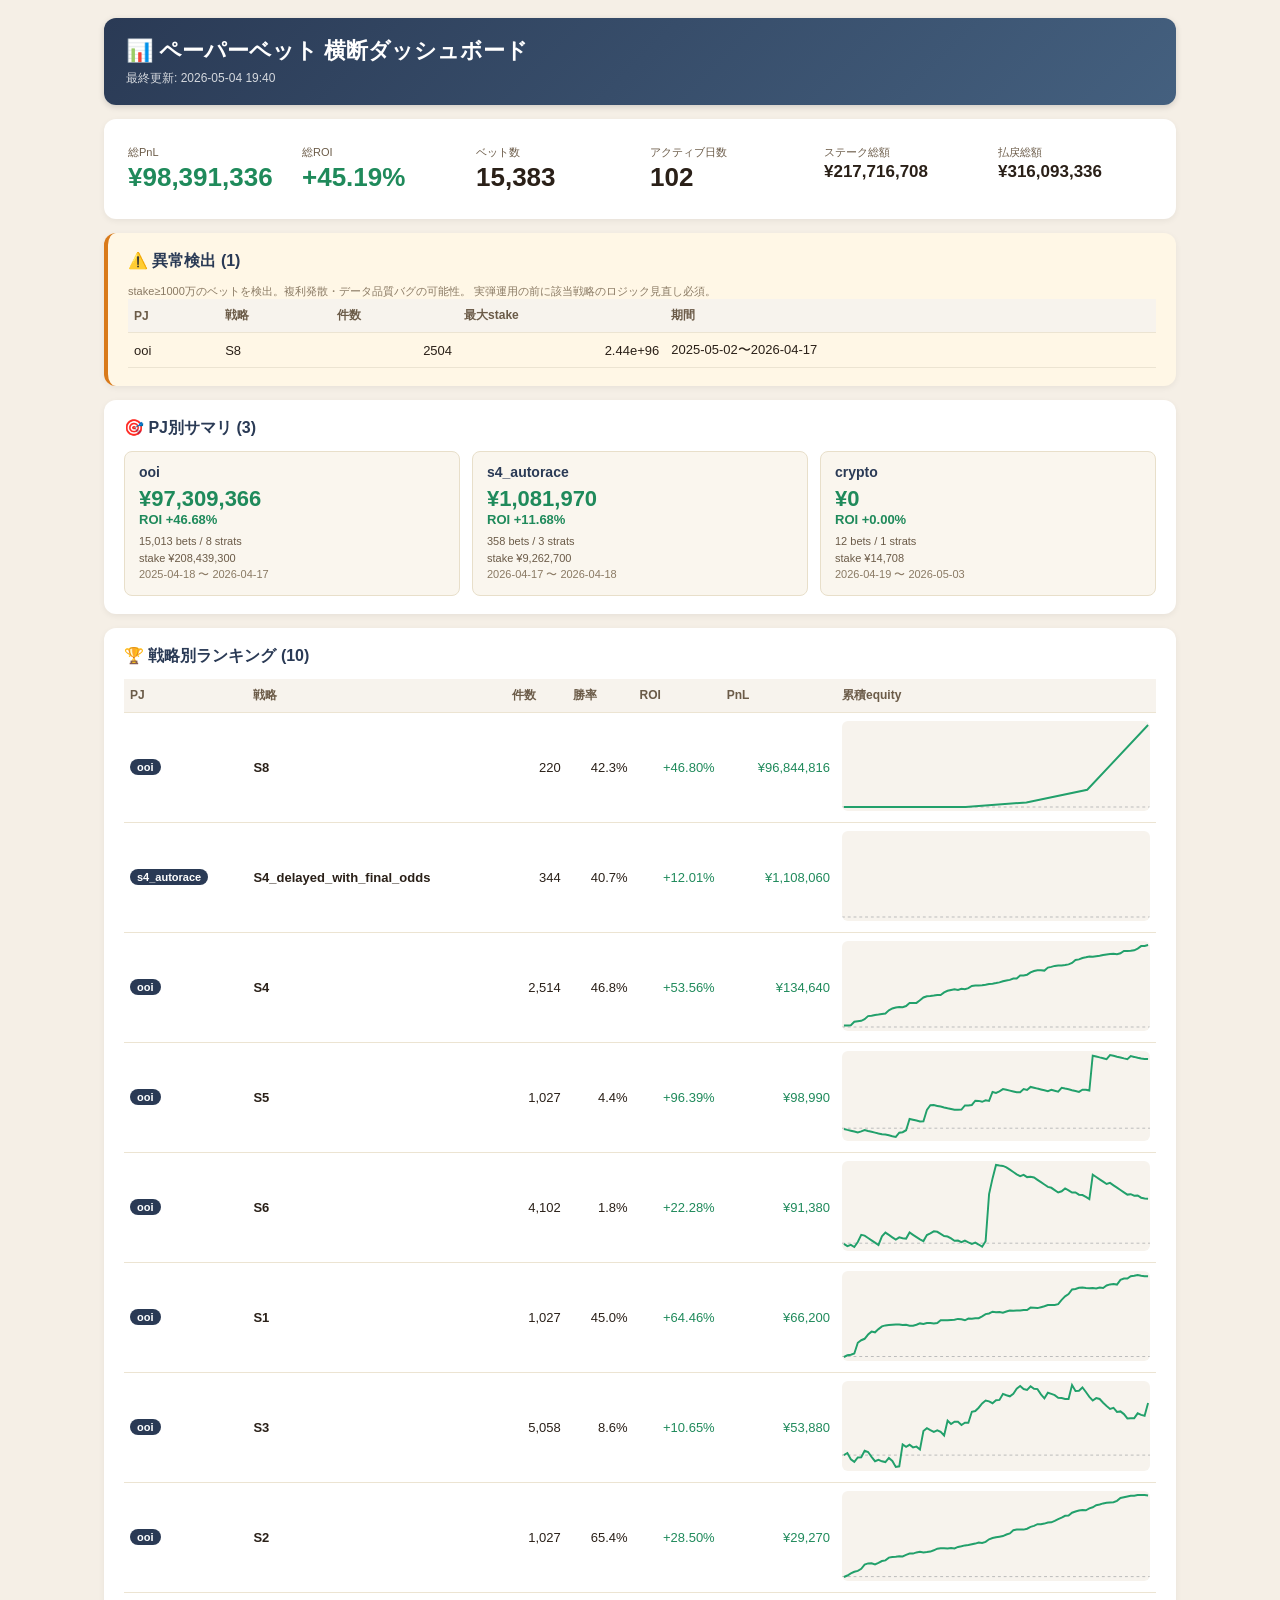
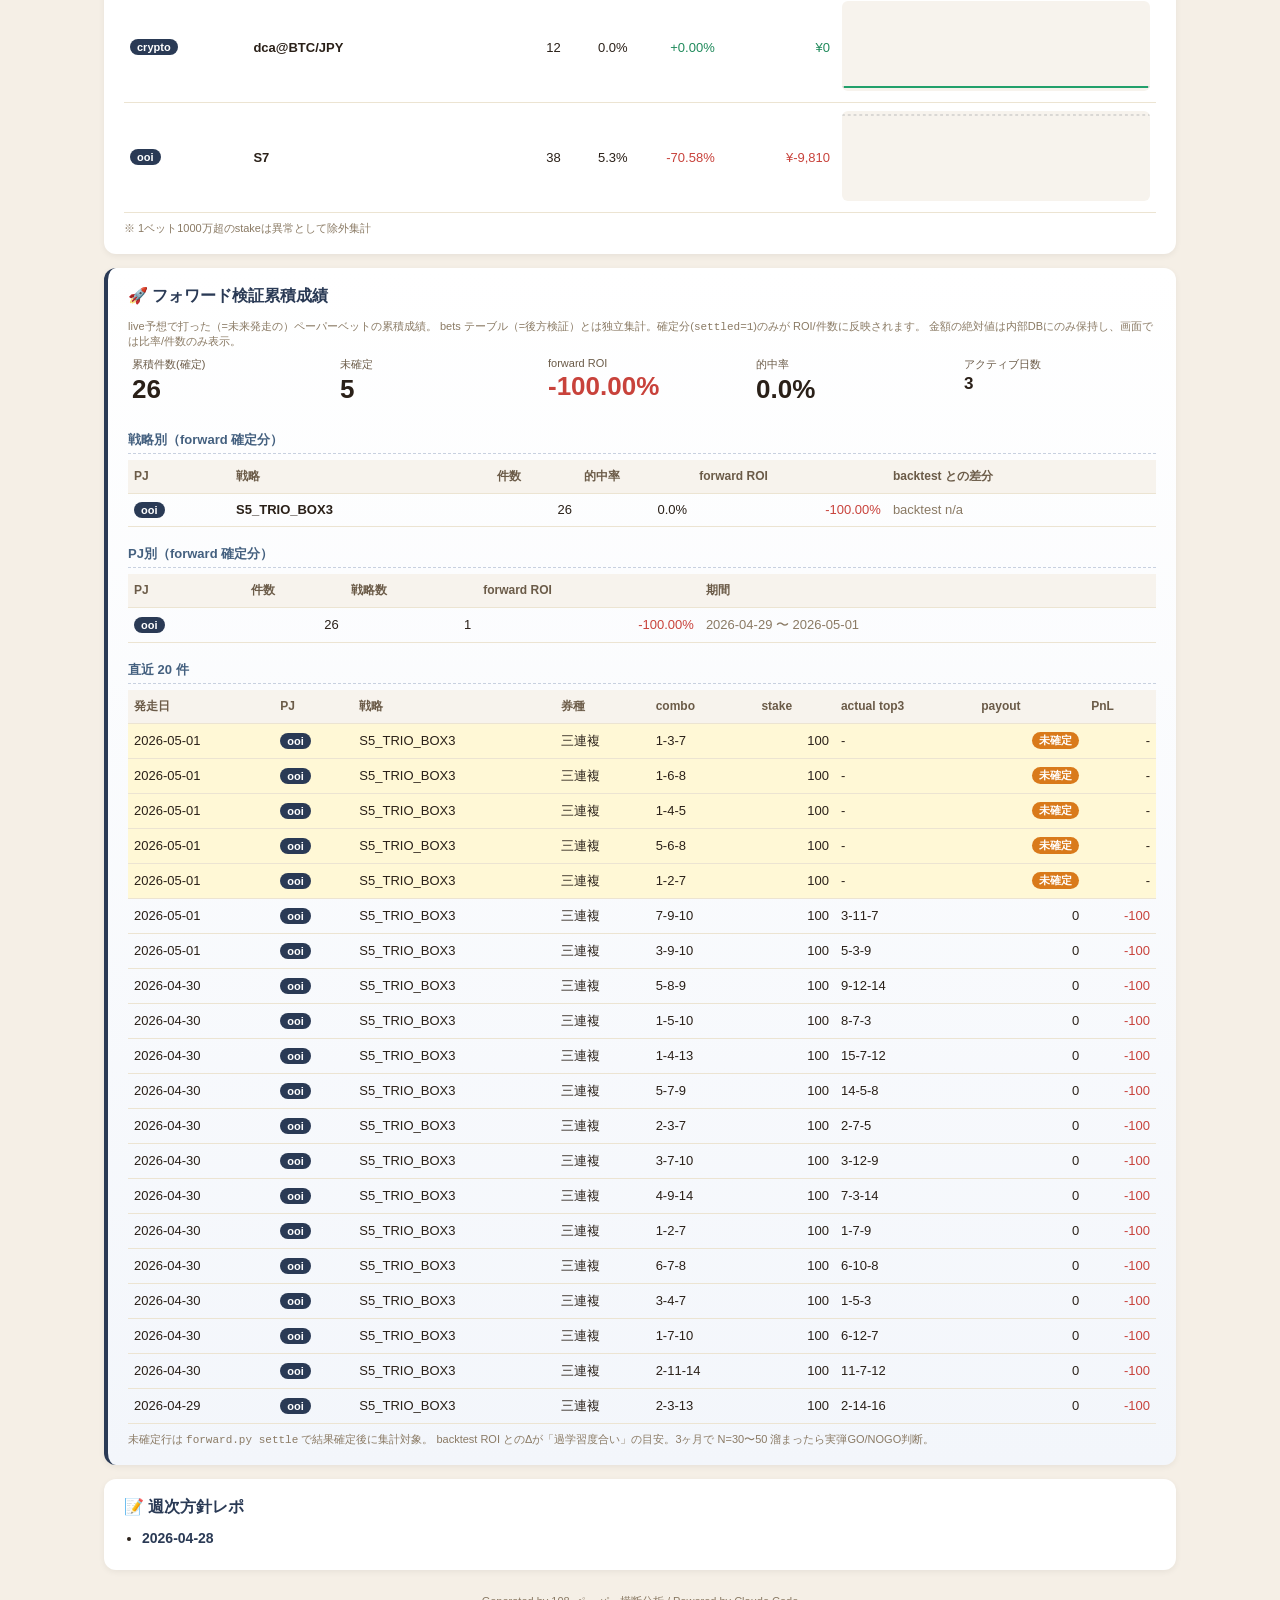
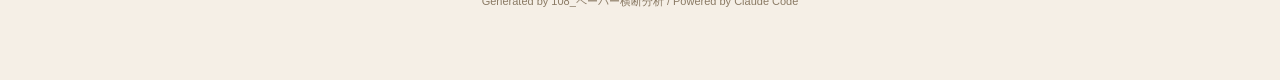
==== commit 9fbe5a72: "auto: daily dashboard 2026/05/04" ====
--- a/docs/index.html
+++ b/docs/index.html
@@ -11,7 +11,7 @@
 <div class="wrap">
   <header>
     <h1>📊 ペーパーベット 横断ダッシュボード</h1>
-    <div class="updated">最終更新: 2026-05-04 19:39</div>
+    <div class="updated">最終更新: 2026-05-04 19:40</div>
   </header>
 
   <section class="kpi card">
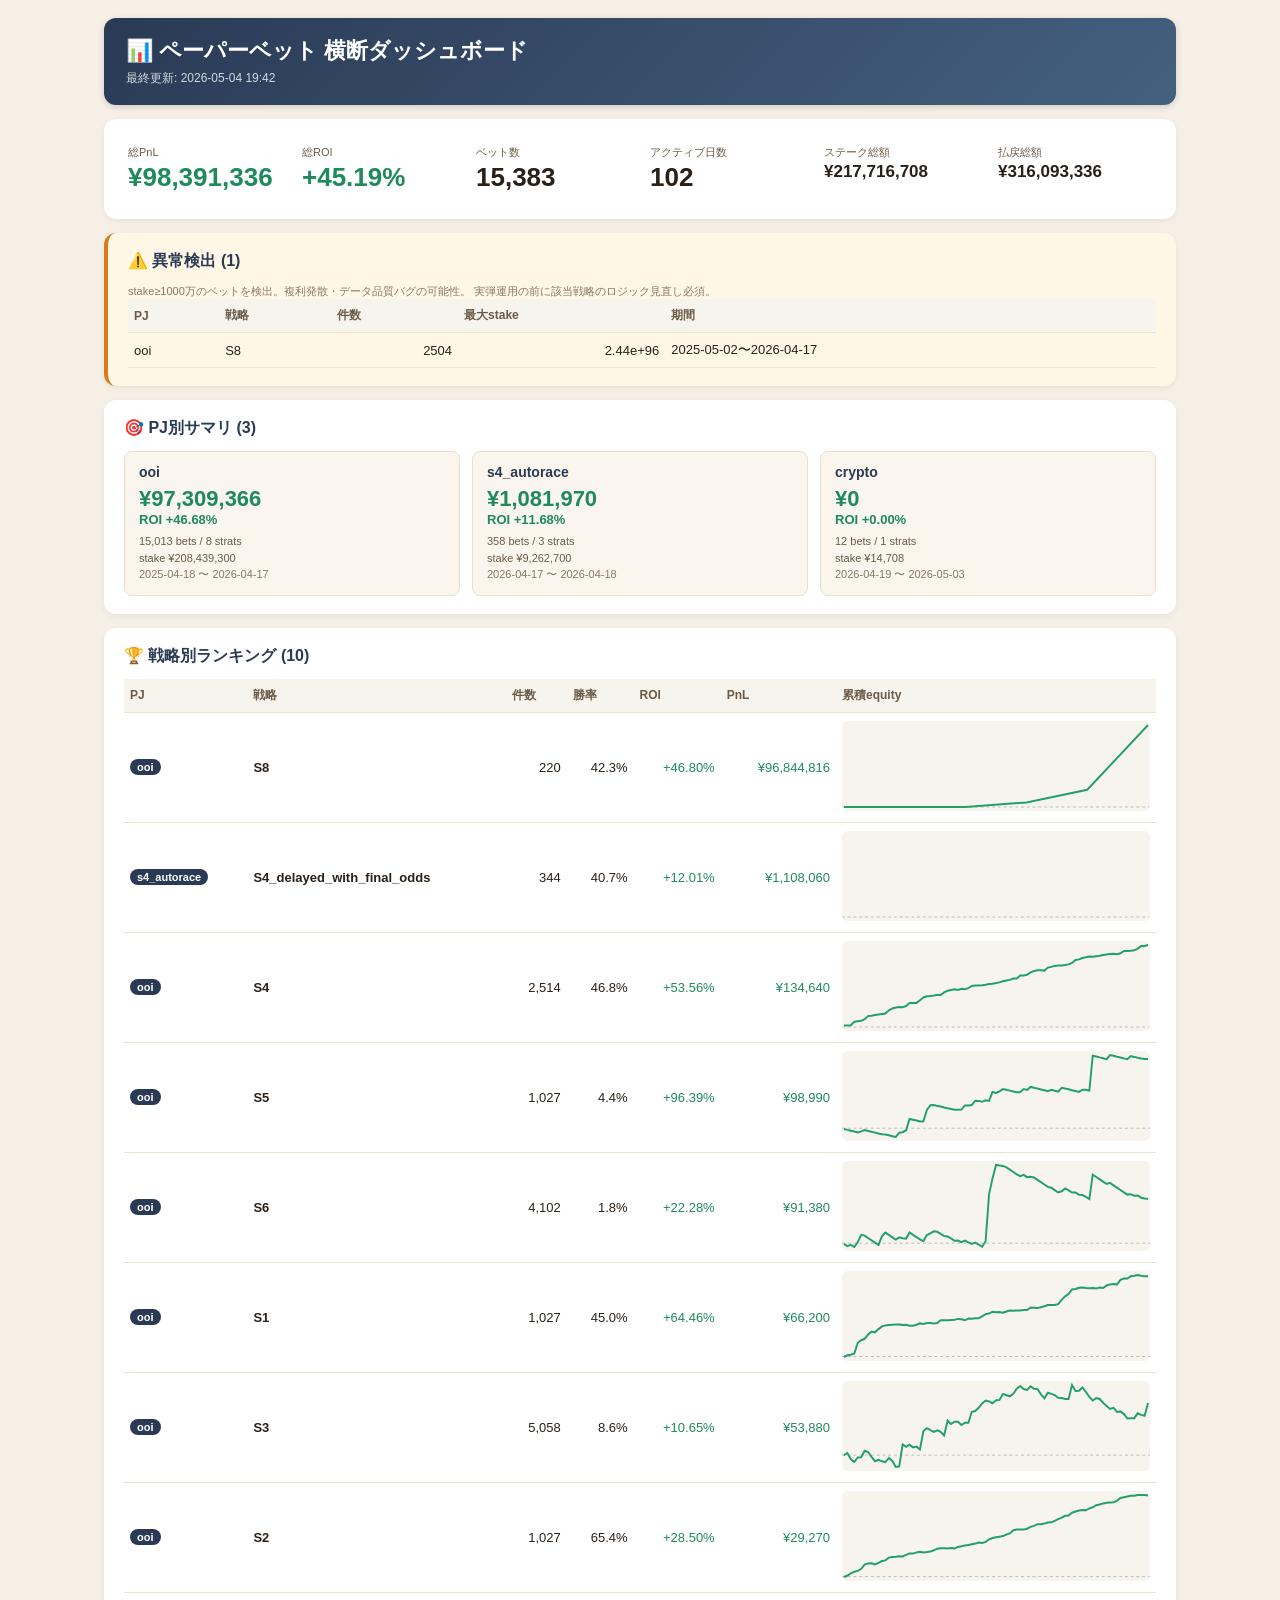
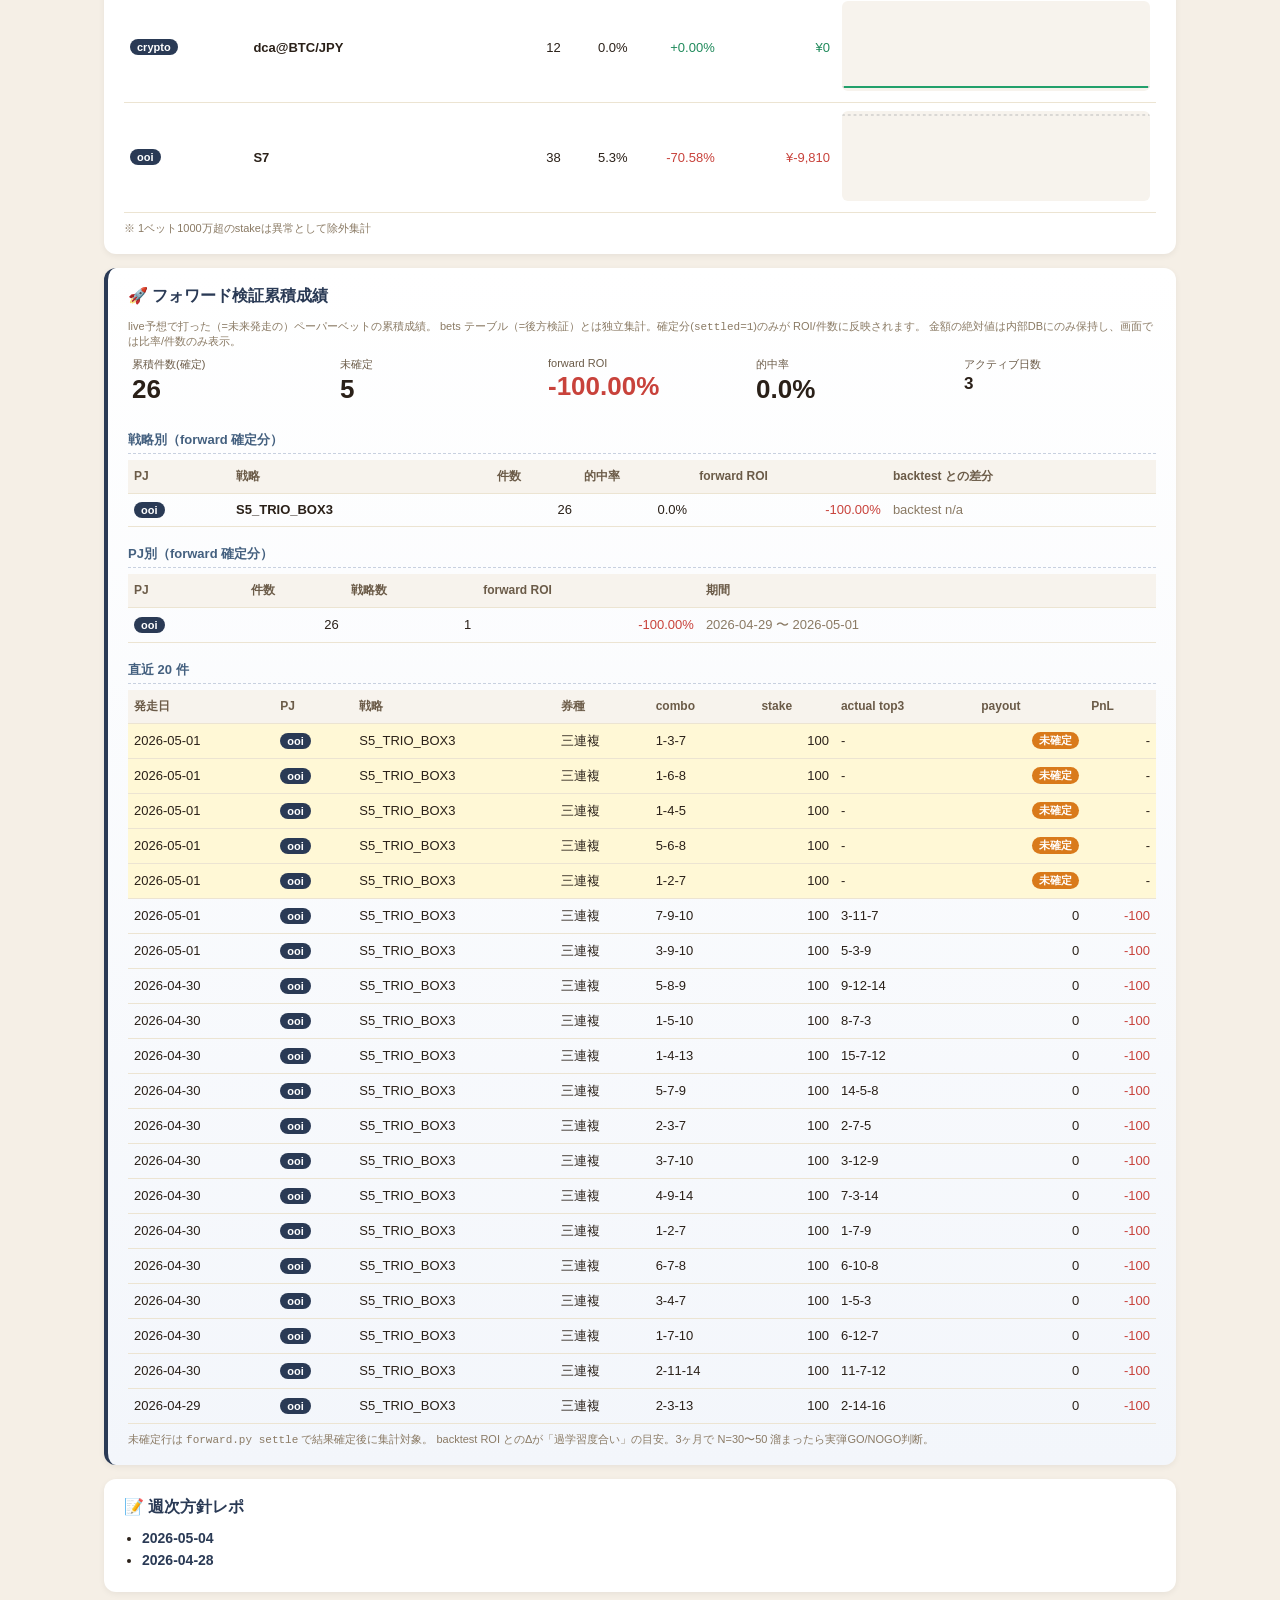
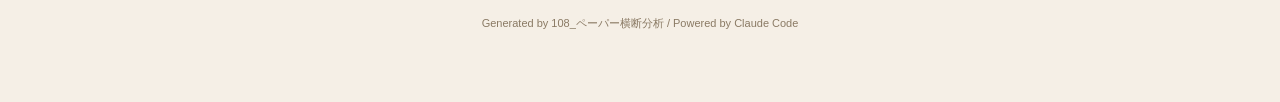
==== commit 9daf450f: "auto: weekly report 2026/05/04" ====
--- a/docs/index.html
+++ b/docs/index.html
@@ -11,7 +11,7 @@
 <div class="wrap">
   <header>
     <h1>📊 ペーパーベット 横断ダッシュボード</h1>
-    <div class="updated">最終更新: 2026-05-04 19:40</div>
+    <div class="updated">最終更新: 2026-05-04 19:42</div>
   </header>
 
   <section class="kpi card">
@@ -529,7 +529,7 @@
   
         <section class="card">
           <h2>📝 週次方針レポ</h2>
-          <ul class="reports"><li><a href="reports/2026-04-28.html">2026-04-28</a></li></ul>
+          <ul class="reports"><li><a href="reports/2026-05-04.html">2026-05-04</a></li><li><a href="reports/2026-04-28.html">2026-04-28</a></li></ul>
         </section>
         
 
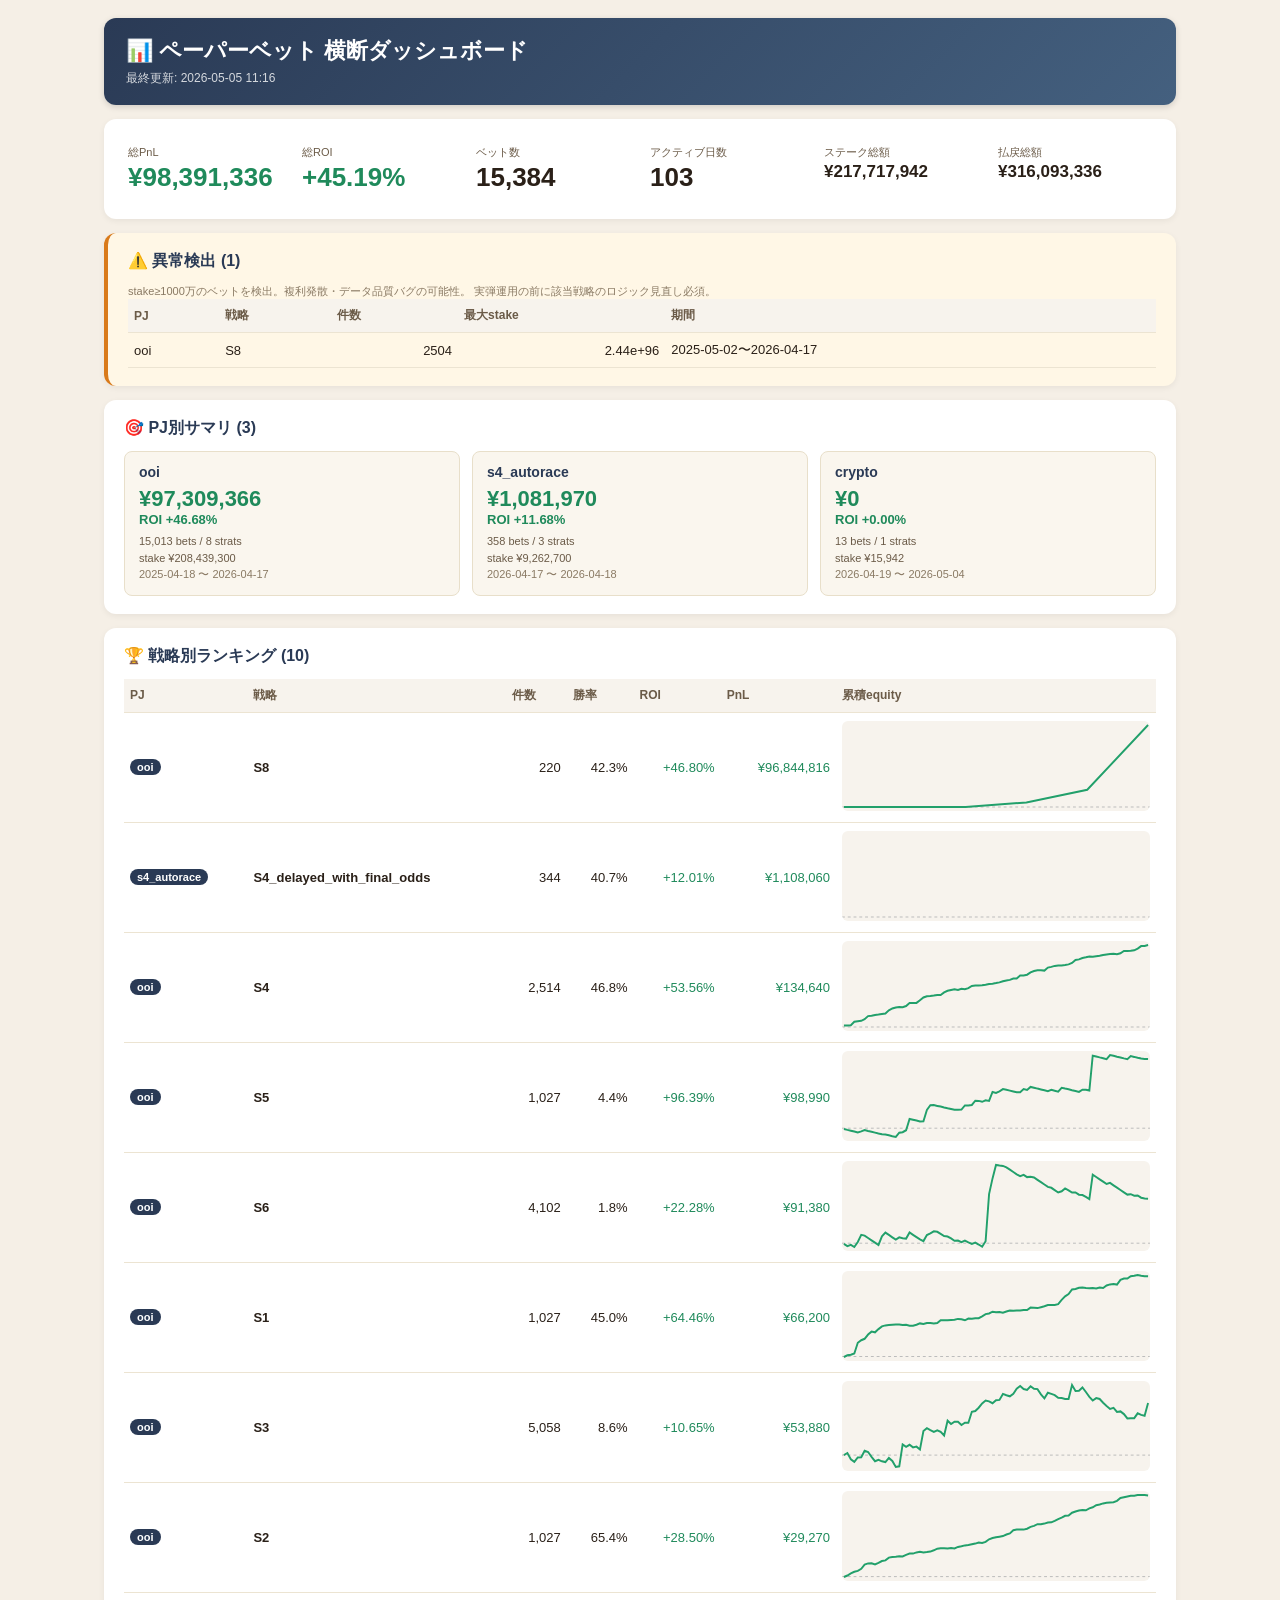
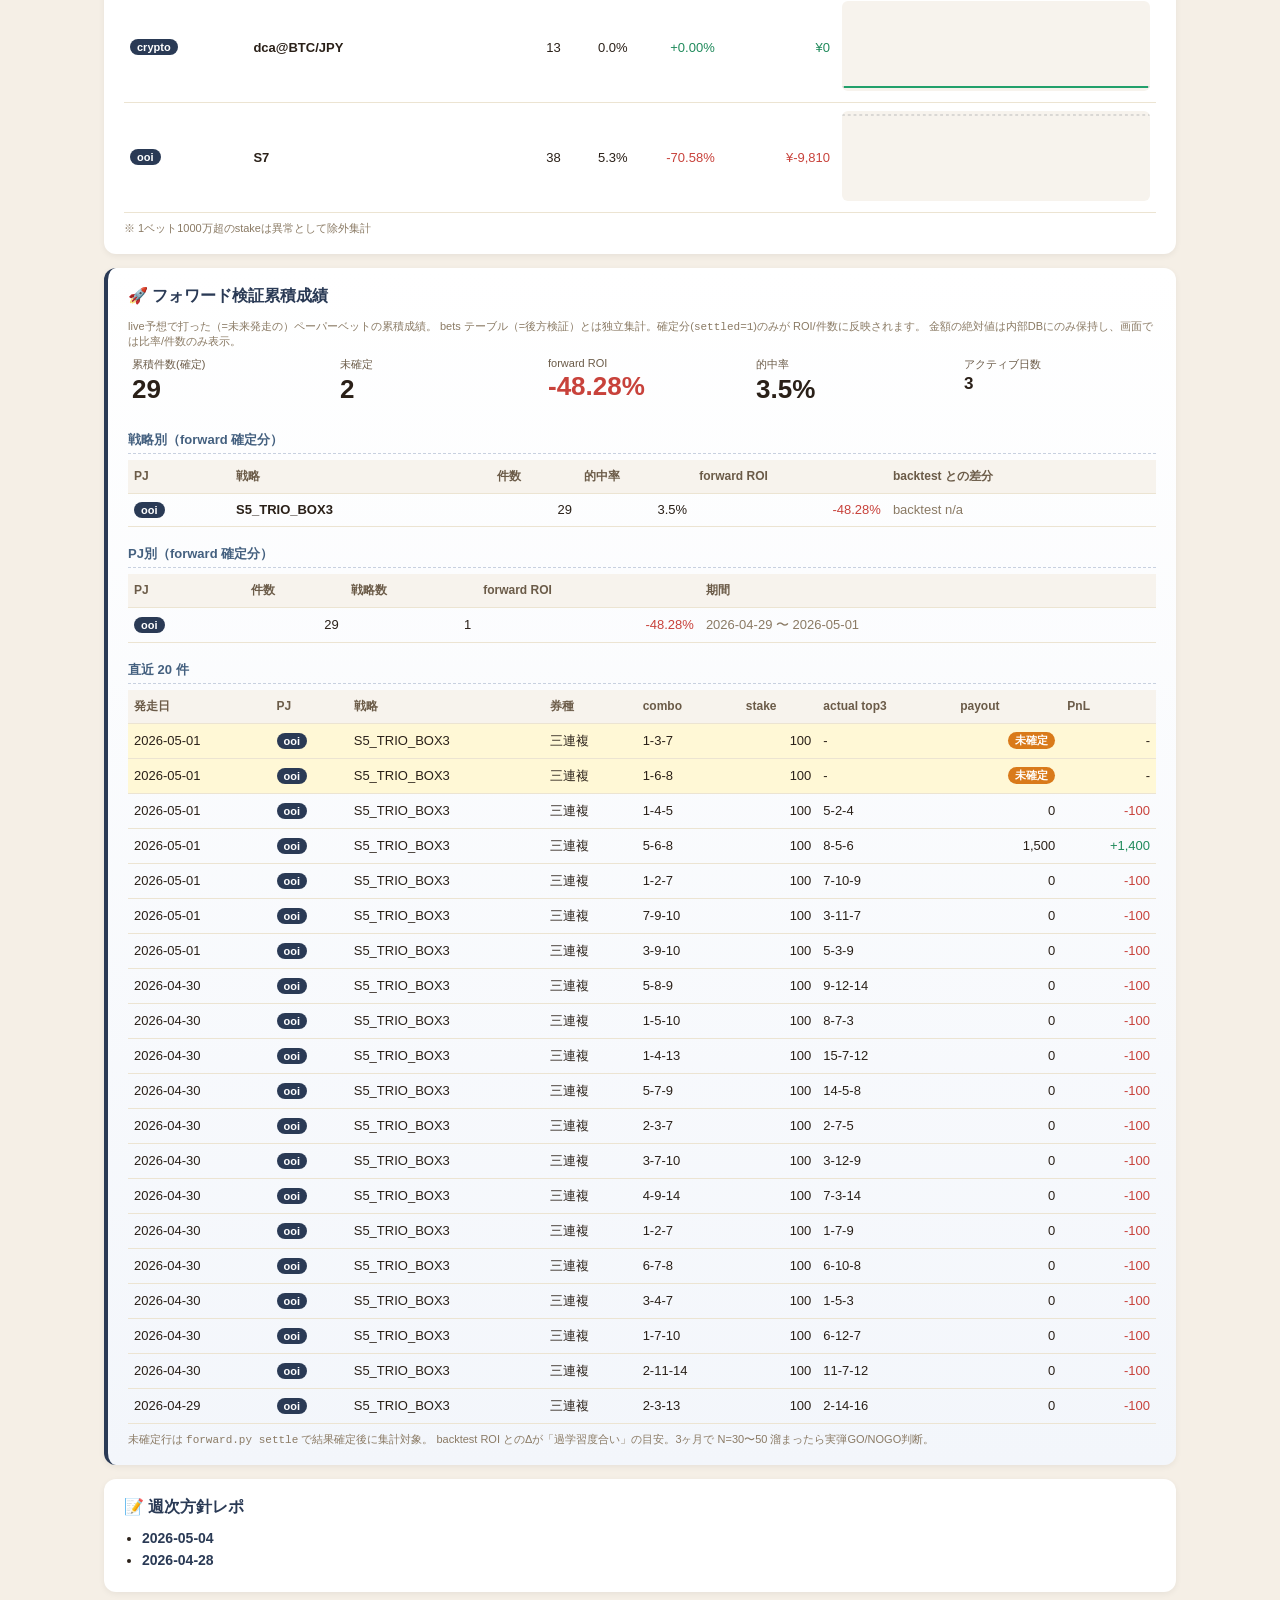
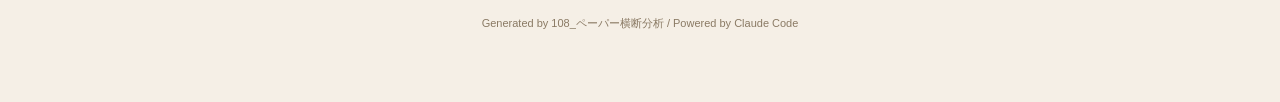
==== commit d1b869d8: "auto: daily dashboard 2026/05/05" ====
--- a/docs/index.html
+++ b/docs/index.html
@@ -11,7 +11,7 @@
 <div class="wrap">
   <header>
     <h1>📊 ペーパーベット 横断ダッシュボード</h1>
-    <div class="updated">最終更新: 2026-05-04 19:42</div>
+    <div class="updated">最終更新: 2026-05-05 11:16</div>
   </header>
 
   <section class="kpi card">
@@ -26,15 +26,15 @@
       </div>
       <div class="kpi-cell">
         <div class="label">ベット数</div>
-        <div class="big">15,383</div>
+        <div class="big">15,384</div>
       </div>
       <div class="kpi-cell">
         <div class="label">アクティブ日数</div>
-        <div class="big">102</div>
+        <div class="big">103</div>
       </div>
       <div class="kpi-cell">
         <div class="label">ステーク総額</div>
-        <div class="num">¥217,716,708</div>
+        <div class="num">¥217,717,942</div>
       </div>
       <div class="kpi-cell">
         <div class="label">払戻総額</div>
@@ -85,9 +85,9 @@
           <div class="pj-pnl pos">¥0</div>
           <div class="pj-roi pos">ROI +0.00%</div>
           <div class="pj-meta">
-            12 bets / 1 strats<br>
-            stake ¥14,708<br>
-            <span class="dim">2026-04-19 〜 2026-05-03</span>
+            13 bets / 1 strats<br>
+            stake ¥15,942<br>
+            <span class="dim">2026-04-19 〜 2026-05-04</span>
           </div>
         </div>
         </div>
@@ -184,11 +184,11 @@
         <tr>
           <td><span class="pj-tag">crypto</span></td>
           <td><strong>dca@BTC/JPY</strong></td>
-          <td class="num">12</td>
+          <td class="num">13</td>
           <td class="num">0.0%</td>
           <td class="num pos">+0.00%</td>
           <td class="num pos">¥0</td>
-          <td class="chart"><svg viewBox="0 0 320 90" preserveAspectRatio="none" style="width:100%; height:90px; background:#f7f3ed; border-radius:6px;"><line x1="0" y1="86.0" x2="320" y2="86.0" stroke="#bbb" stroke-dasharray="3,3" stroke-width="1"/><polyline fill="none" stroke="#22a06b" stroke-width="2" points="2.0,86.0 30.7,86.0 59.5,86.0 88.2,86.0 116.9,86.0 145.6,86.0 174.4,86.0 203.1,86.0 231.8,86.0 260.5,86.0 289.3,86.0 318.0,86.0"/></svg></td>
+          <td class="chart"><svg viewBox="0 0 320 90" preserveAspectRatio="none" style="width:100%; height:90px; background:#f7f3ed; border-radius:6px;"><line x1="0" y1="86.0" x2="320" y2="86.0" stroke="#bbb" stroke-dasharray="3,3" stroke-width="1"/><polyline fill="none" stroke="#22a06b" stroke-width="2" points="2.0,86.0 28.3,86.0 54.7,86.0 81.0,86.0 107.3,86.0 133.7,86.0 160.0,86.0 186.3,86.0 212.7,86.0 239.0,86.0 265.3,86.0 291.7,86.0 318.0,86.0"/></svg></td>
         </tr>
         
         <tr>
@@ -215,19 +215,19 @@
     <div class="kpi-grid">
       <div class="kpi-cell">
         <div class="label">累積件数(確定)</div>
-        <div class="big">26</div>
+        <div class="big">29</div>
       </div>
       <div class="kpi-cell">
         <div class="label">未確定</div>
-        <div class="big">5</div>
+        <div class="big">2</div>
       </div>
       <div class="kpi-cell">
         <div class="label">forward ROI</div>
-        <div class="big neg">-100.00%</div>
+        <div class="big neg">-48.28%</div>
       </div>
       <div class="kpi-cell">
         <div class="label">的中率</div>
-        <div class="big">0.0%</div>
+        <div class="big">3.5%</div>
       </div>
       <div class="kpi-cell">
         <div class="label">アクティブ日数</div>
@@ -246,9 +246,9 @@
         <tr>
           <td><span class="pj-tag">ooi</span></td>
           <td><strong>S5_TRIO_BOX3</strong></td>
-          <td class="num">26</td>
-          <td class="num">0.0%</td>
-          <td class="num neg">-100.00%</td>
+          <td class="num">29</td>
+          <td class="num">3.5%</td>
+          <td class="num neg">-48.28%</td>
           <td><span class="dim">backtest n/a</span></td>
         </tr>
         </tbody>
@@ -263,9 +263,9 @@
           <tbody>
         <tr>
           <td><span class="pj-tag">ooi</span></td>
-          <td class="num">26</td>
+          <td class="num">29</td>
           <td class="num">1</td>
-          <td class="num neg">-100.00%</td>
+          <td class="num neg">-48.28%</td>
           <td><span class="dim">2026-04-29 〜 2026-05-01</span></td>
         </tr>
         </tbody>
@@ -303,40 +303,40 @@
           <td class="num">-</td>
         </tr>
         
-        <tr class="unsettled">
+        <tr class="">
           <td>2026-05-01</td>
           <td><span class="pj-tag">ooi</span></td>
           <td>S5_TRIO_BOX3</td>
           <td>三連複</td>
           <td>1-4-5</td>
           <td class="num">100</td>
-          <td>-</td>
-          <td class="num"><span class="badge">未確定</span></td>
-          <td class="num">-</td>
-        </tr>
-        
-        <tr class="unsettled">
+          <td>5-2-4</td>
+          <td class="num">0</td>
+          <td class="num"><span class="neg">-100</span></td>
+        </tr>
+        
+        <tr class="">
           <td>2026-05-01</td>
           <td><span class="pj-tag">ooi</span></td>
           <td>S5_TRIO_BOX3</td>
           <td>三連複</td>
           <td>5-6-8</td>
           <td class="num">100</td>
-          <td>-</td>
-          <td class="num"><span class="badge">未確定</span></td>
-          <td class="num">-</td>
-        </tr>
-        
-        <tr class="unsettled">
+          <td>8-5-6</td>
+          <td class="num">1,500</td>
+          <td class="num"><span class="pos">+1,400</span></td>
+        </tr>
+        
+        <tr class="">
           <td>2026-05-01</td>
           <td><span class="pj-tag">ooi</span></td>
           <td>S5_TRIO_BOX3</td>
           <td>三連複</td>
           <td>1-2-7</td>
           <td class="num">100</td>
-          <td>-</td>
-          <td class="num"><span class="badge">未確定</span></td>
-          <td class="num">-</td>
+          <td>7-10-9</td>
+          <td class="num">0</td>
+          <td class="num"><span class="neg">-100</span></td>
         </tr>
         
         <tr class="">
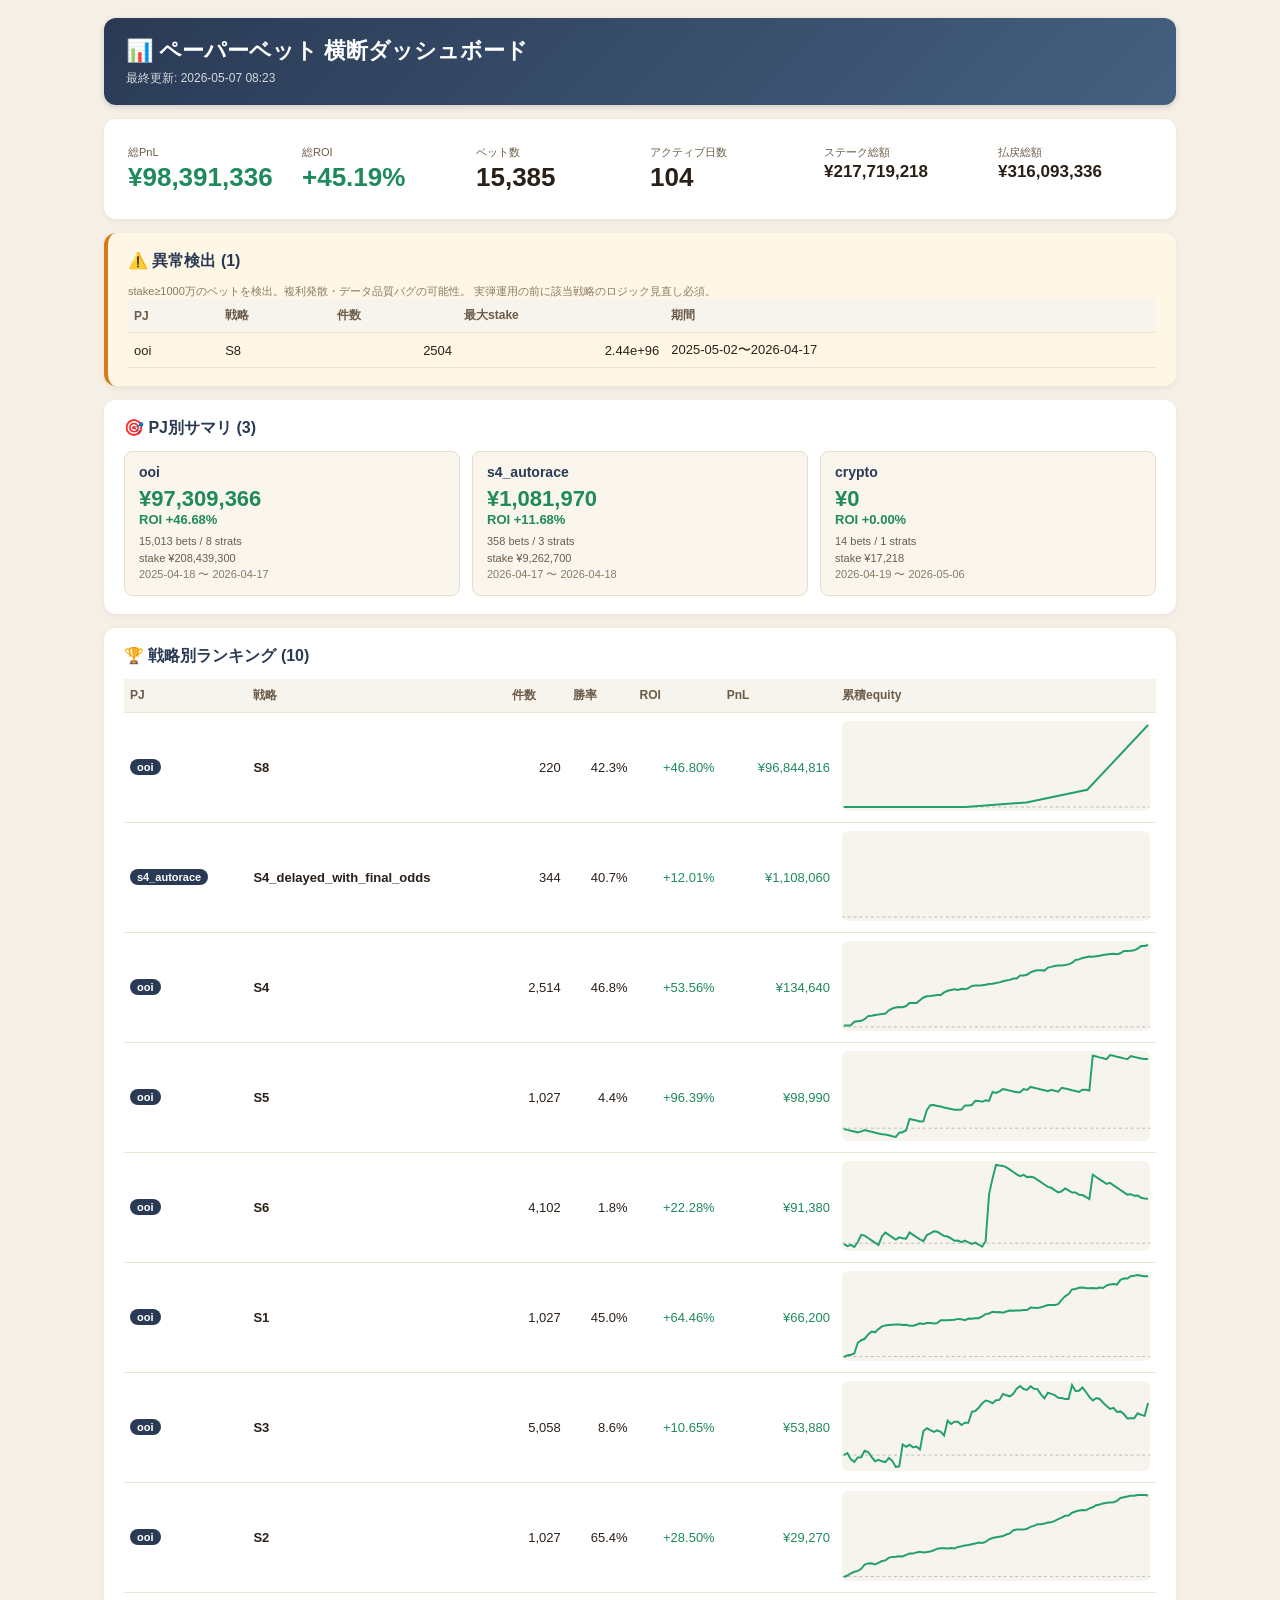
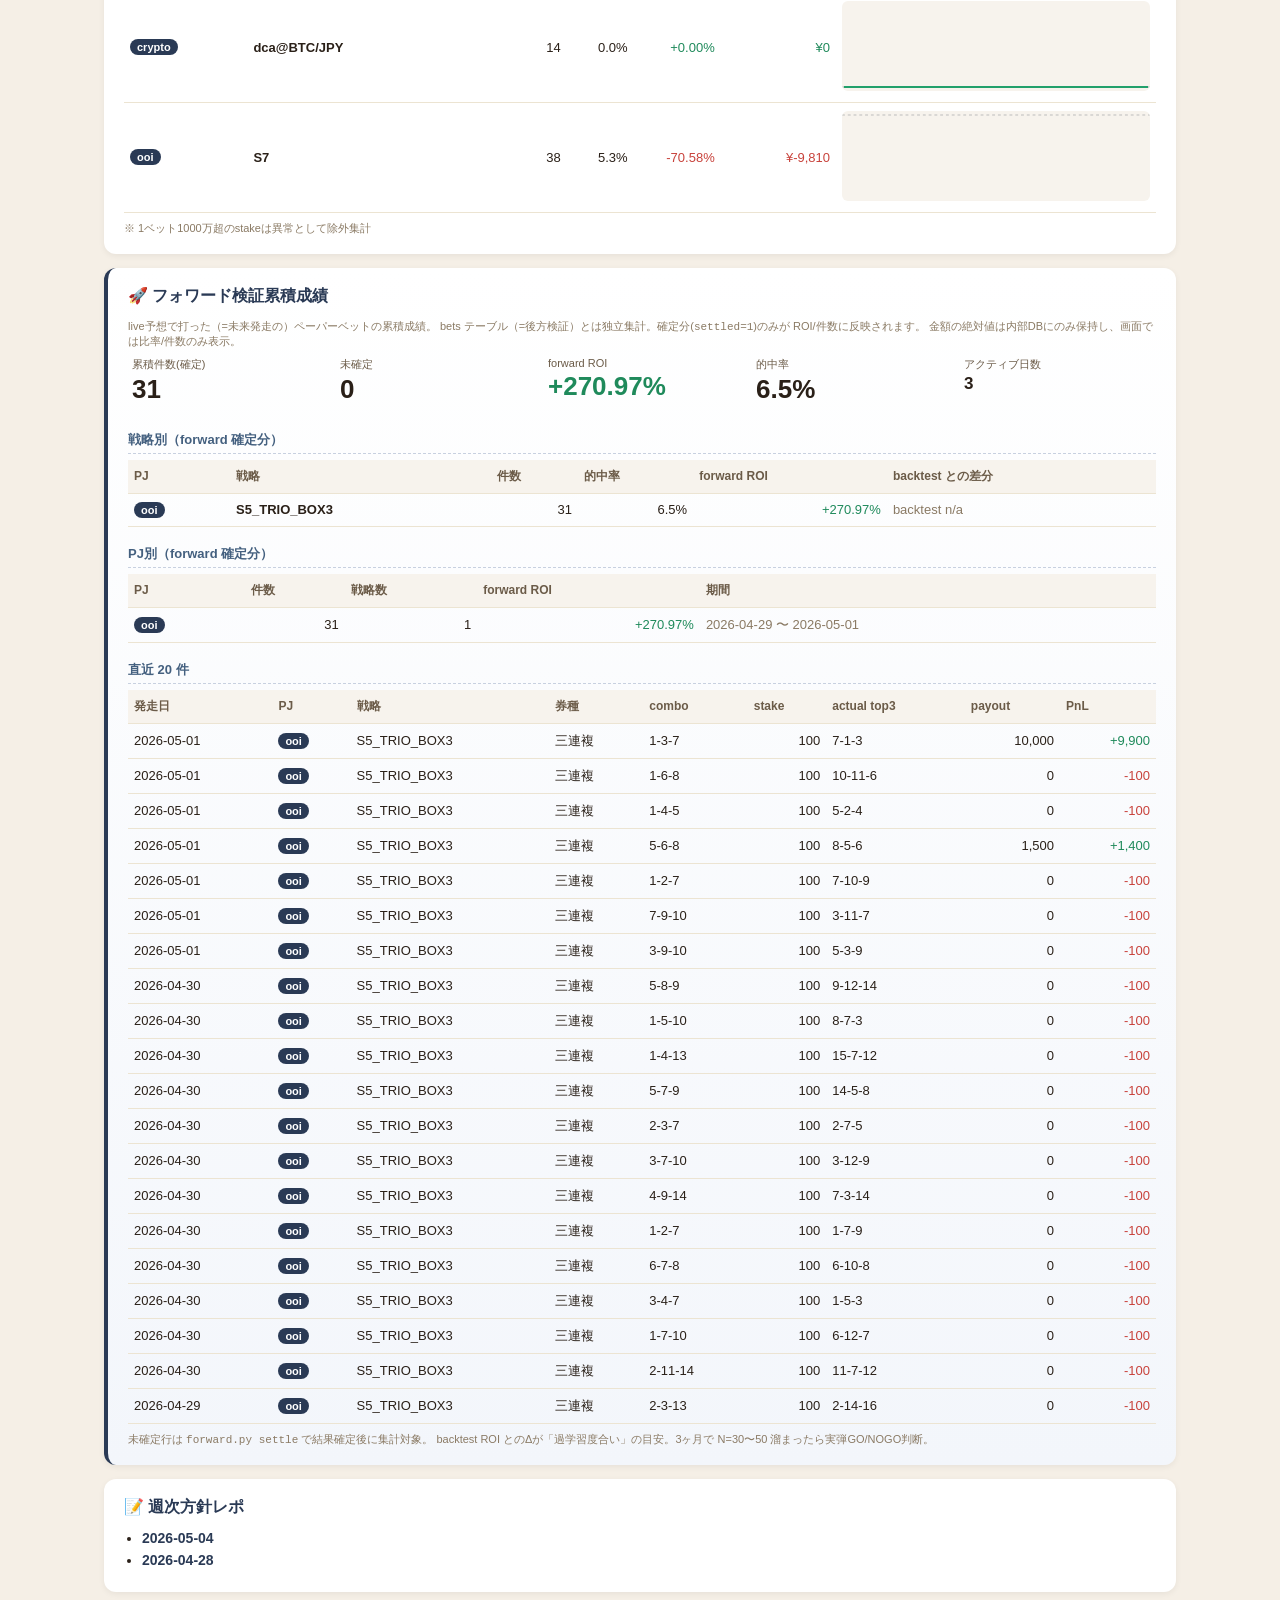
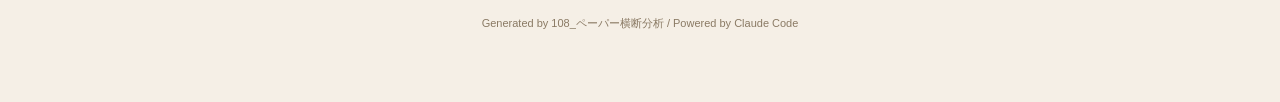
==== commit 9e908ddb: "auto: daily dashboard 2026/05/07" ====
--- a/docs/index.html
+++ b/docs/index.html
@@ -11,7 +11,7 @@
 <div class="wrap">
   <header>
     <h1>📊 ペーパーベット 横断ダッシュボード</h1>
-    <div class="updated">最終更新: 2026-05-05 11:16</div>
+    <div class="updated">最終更新: 2026-05-07 08:23</div>
   </header>
 
   <section class="kpi card">
@@ -26,15 +26,15 @@
       </div>
       <div class="kpi-cell">
         <div class="label">ベット数</div>
-        <div class="big">15,384</div>
+        <div class="big">15,385</div>
       </div>
       <div class="kpi-cell">
         <div class="label">アクティブ日数</div>
-        <div class="big">103</div>
+        <div class="big">104</div>
       </div>
       <div class="kpi-cell">
         <div class="label">ステーク総額</div>
-        <div class="num">¥217,717,942</div>
+        <div class="num">¥217,719,218</div>
       </div>
       <div class="kpi-cell">
         <div class="label">払戻総額</div>
@@ -85,9 +85,9 @@
           <div class="pj-pnl pos">¥0</div>
           <div class="pj-roi pos">ROI +0.00%</div>
           <div class="pj-meta">
-            13 bets / 1 strats<br>
-            stake ¥15,942<br>
-            <span class="dim">2026-04-19 〜 2026-05-04</span>
+            14 bets / 1 strats<br>
+            stake ¥17,218<br>
+            <span class="dim">2026-04-19 〜 2026-05-06</span>
           </div>
         </div>
         </div>
@@ -184,11 +184,11 @@
         <tr>
           <td><span class="pj-tag">crypto</span></td>
           <td><strong>dca@BTC/JPY</strong></td>
-          <td class="num">13</td>
+          <td class="num">14</td>
           <td class="num">0.0%</td>
           <td class="num pos">+0.00%</td>
           <td class="num pos">¥0</td>
-          <td class="chart"><svg viewBox="0 0 320 90" preserveAspectRatio="none" style="width:100%; height:90px; background:#f7f3ed; border-radius:6px;"><line x1="0" y1="86.0" x2="320" y2="86.0" stroke="#bbb" stroke-dasharray="3,3" stroke-width="1"/><polyline fill="none" stroke="#22a06b" stroke-width="2" points="2.0,86.0 28.3,86.0 54.7,86.0 81.0,86.0 107.3,86.0 133.7,86.0 160.0,86.0 186.3,86.0 212.7,86.0 239.0,86.0 265.3,86.0 291.7,86.0 318.0,86.0"/></svg></td>
+          <td class="chart"><svg viewBox="0 0 320 90" preserveAspectRatio="none" style="width:100%; height:90px; background:#f7f3ed; border-radius:6px;"><line x1="0" y1="86.0" x2="320" y2="86.0" stroke="#bbb" stroke-dasharray="3,3" stroke-width="1"/><polyline fill="none" stroke="#22a06b" stroke-width="2" points="2.0,86.0 26.3,86.0 50.6,86.0 74.9,86.0 99.2,86.0 123.5,86.0 147.8,86.0 172.2,86.0 196.5,86.0 220.8,86.0 245.1,86.0 269.4,86.0 293.7,86.0 318.0,86.0"/></svg></td>
         </tr>
         
         <tr>
@@ -215,19 +215,19 @@
     <div class="kpi-grid">
       <div class="kpi-cell">
         <div class="label">累積件数(確定)</div>
-        <div class="big">29</div>
+        <div class="big">31</div>
       </div>
       <div class="kpi-cell">
         <div class="label">未確定</div>
-        <div class="big">2</div>
+        <div class="big">0</div>
       </div>
       <div class="kpi-cell">
         <div class="label">forward ROI</div>
-        <div class="big neg">-48.28%</div>
+        <div class="big pos">+270.97%</div>
       </div>
       <div class="kpi-cell">
         <div class="label">的中率</div>
-        <div class="big">3.5%</div>
+        <div class="big">6.5%</div>
       </div>
       <div class="kpi-cell">
         <div class="label">アクティブ日数</div>
@@ -246,9 +246,9 @@
         <tr>
           <td><span class="pj-tag">ooi</span></td>
           <td><strong>S5_TRIO_BOX3</strong></td>
-          <td class="num">29</td>
-          <td class="num">3.5%</td>
-          <td class="num neg">-48.28%</td>
+          <td class="num">31</td>
+          <td class="num">6.5%</td>
+          <td class="num pos">+270.97%</td>
           <td><span class="dim">backtest n/a</span></td>
         </tr>
         </tbody>
@@ -263,9 +263,9 @@
           <tbody>
         <tr>
           <td><span class="pj-tag">ooi</span></td>
-          <td class="num">29</td>
+          <td class="num">31</td>
           <td class="num">1</td>
-          <td class="num neg">-48.28%</td>
+          <td class="num pos">+270.97%</td>
           <td><span class="dim">2026-04-29 〜 2026-05-01</span></td>
         </tr>
         </tbody>
@@ -279,28 +279,28 @@
         <th>stake</th><th>actual top3</th><th>payout</th><th>PnL</th>
       </tr></thead>
       <tbody>
-        <tr class="unsettled">
+        <tr class="">
           <td>2026-05-01</td>
           <td><span class="pj-tag">ooi</span></td>
           <td>S5_TRIO_BOX3</td>
           <td>三連複</td>
           <td>1-3-7</td>
           <td class="num">100</td>
-          <td>-</td>
-          <td class="num"><span class="badge">未確定</span></td>
-          <td class="num">-</td>
-        </tr>
-        
-        <tr class="unsettled">
+          <td>7-1-3</td>
+          <td class="num">10,000</td>
+          <td class="num"><span class="pos">+9,900</span></td>
+        </tr>
+        
+        <tr class="">
           <td>2026-05-01</td>
           <td><span class="pj-tag">ooi</span></td>
           <td>S5_TRIO_BOX3</td>
           <td>三連複</td>
           <td>1-6-8</td>
           <td class="num">100</td>
-          <td>-</td>
-          <td class="num"><span class="badge">未確定</span></td>
-          <td class="num">-</td>
+          <td>10-11-6</td>
+          <td class="num">0</td>
+          <td class="num"><span class="neg">-100</span></td>
         </tr>
         
         <tr class="">
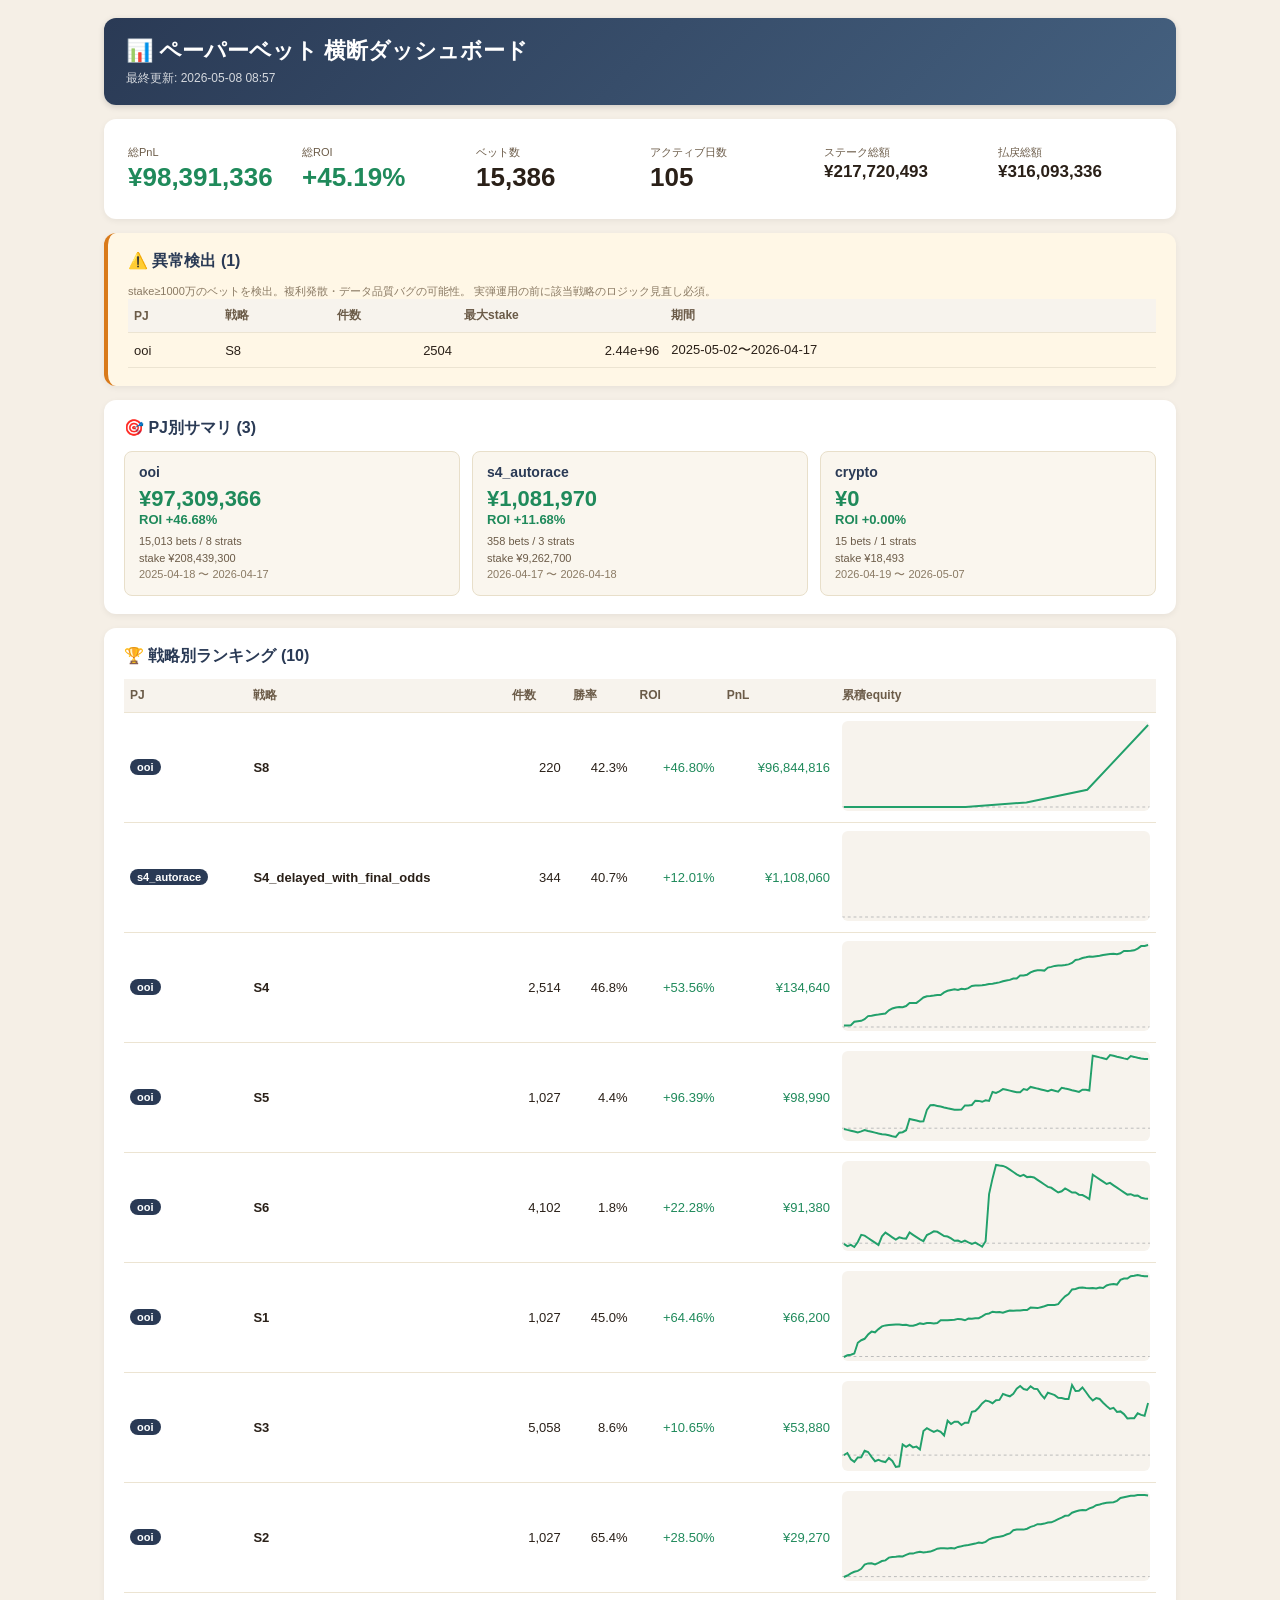
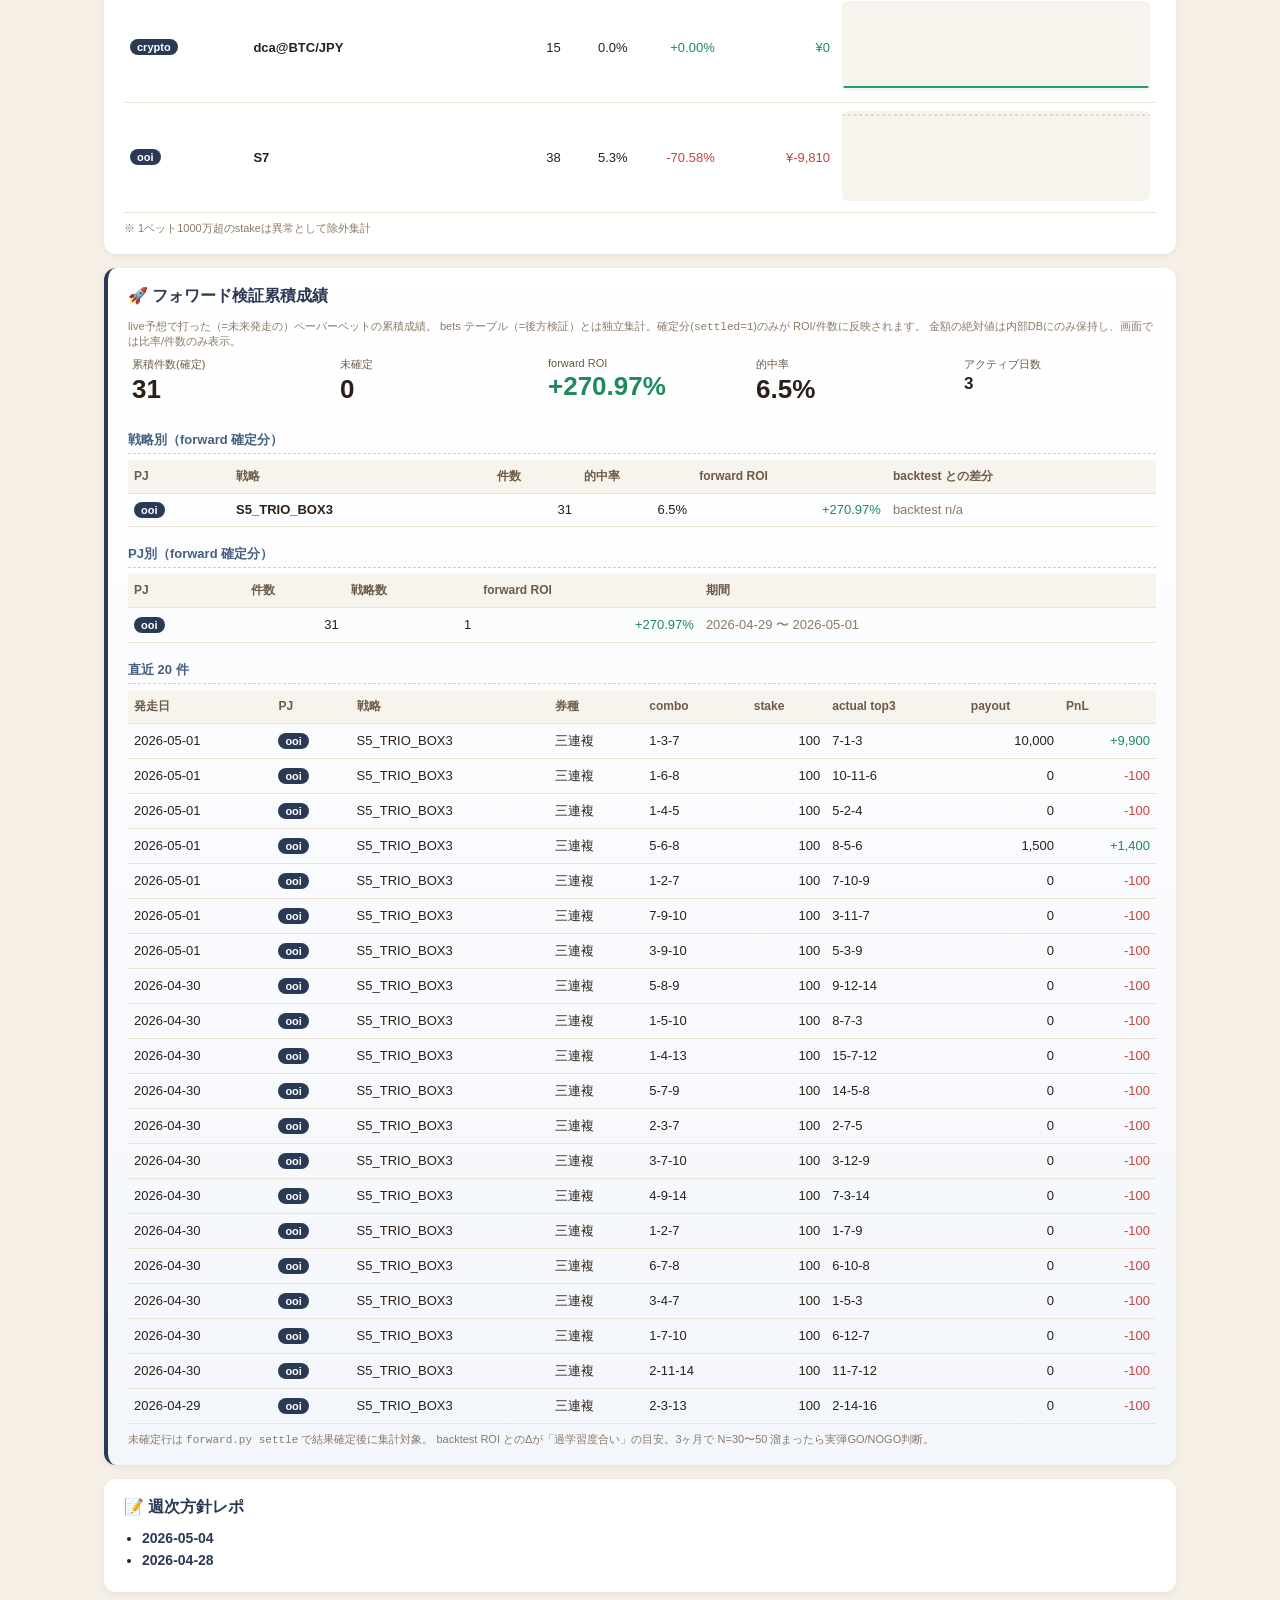
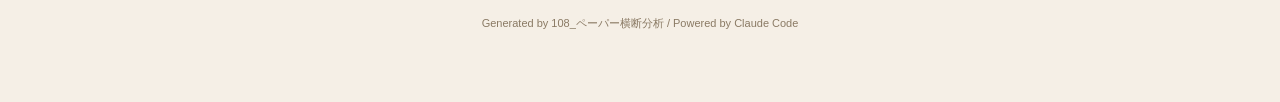
==== commit ed74f4e1: "auto: daily dashboard 2026/05/08" ====
--- a/docs/index.html
+++ b/docs/index.html
@@ -11,7 +11,7 @@
 <div class="wrap">
   <header>
     <h1>📊 ペーパーベット 横断ダッシュボード</h1>
-    <div class="updated">最終更新: 2026-05-07 08:23</div>
+    <div class="updated">最終更新: 2026-05-08 08:57</div>
   </header>
 
   <section class="kpi card">
@@ -26,15 +26,15 @@
       </div>
       <div class="kpi-cell">
         <div class="label">ベット数</div>
-        <div class="big">15,385</div>
+        <div class="big">15,386</div>
       </div>
       <div class="kpi-cell">
         <div class="label">アクティブ日数</div>
-        <div class="big">104</div>
+        <div class="big">105</div>
       </div>
       <div class="kpi-cell">
         <div class="label">ステーク総額</div>
-        <div class="num">¥217,719,218</div>
+        <div class="num">¥217,720,493</div>
       </div>
       <div class="kpi-cell">
         <div class="label">払戻総額</div>
@@ -85,9 +85,9 @@
           <div class="pj-pnl pos">¥0</div>
           <div class="pj-roi pos">ROI +0.00%</div>
           <div class="pj-meta">
-            14 bets / 1 strats<br>
-            stake ¥17,218<br>
-            <span class="dim">2026-04-19 〜 2026-05-06</span>
+            15 bets / 1 strats<br>
+            stake ¥18,493<br>
+            <span class="dim">2026-04-19 〜 2026-05-07</span>
           </div>
         </div>
         </div>
@@ -184,11 +184,11 @@
         <tr>
           <td><span class="pj-tag">crypto</span></td>
           <td><strong>dca@BTC/JPY</strong></td>
-          <td class="num">14</td>
+          <td class="num">15</td>
           <td class="num">0.0%</td>
           <td class="num pos">+0.00%</td>
           <td class="num pos">¥0</td>
-          <td class="chart"><svg viewBox="0 0 320 90" preserveAspectRatio="none" style="width:100%; height:90px; background:#f7f3ed; border-radius:6px;"><line x1="0" y1="86.0" x2="320" y2="86.0" stroke="#bbb" stroke-dasharray="3,3" stroke-width="1"/><polyline fill="none" stroke="#22a06b" stroke-width="2" points="2.0,86.0 26.3,86.0 50.6,86.0 74.9,86.0 99.2,86.0 123.5,86.0 147.8,86.0 172.2,86.0 196.5,86.0 220.8,86.0 245.1,86.0 269.4,86.0 293.7,86.0 318.0,86.0"/></svg></td>
+          <td class="chart"><svg viewBox="0 0 320 90" preserveAspectRatio="none" style="width:100%; height:90px; background:#f7f3ed; border-radius:6px;"><line x1="0" y1="86.0" x2="320" y2="86.0" stroke="#bbb" stroke-dasharray="3,3" stroke-width="1"/><polyline fill="none" stroke="#22a06b" stroke-width="2" points="2.0,86.0 24.6,86.0 47.1,86.0 69.7,86.0 92.3,86.0 114.9,86.0 137.4,86.0 160.0,86.0 182.6,86.0 205.1,86.0 227.7,86.0 250.3,86.0 272.9,86.0 295.4,86.0 318.0,86.0"/></svg></td>
         </tr>
         
         <tr>
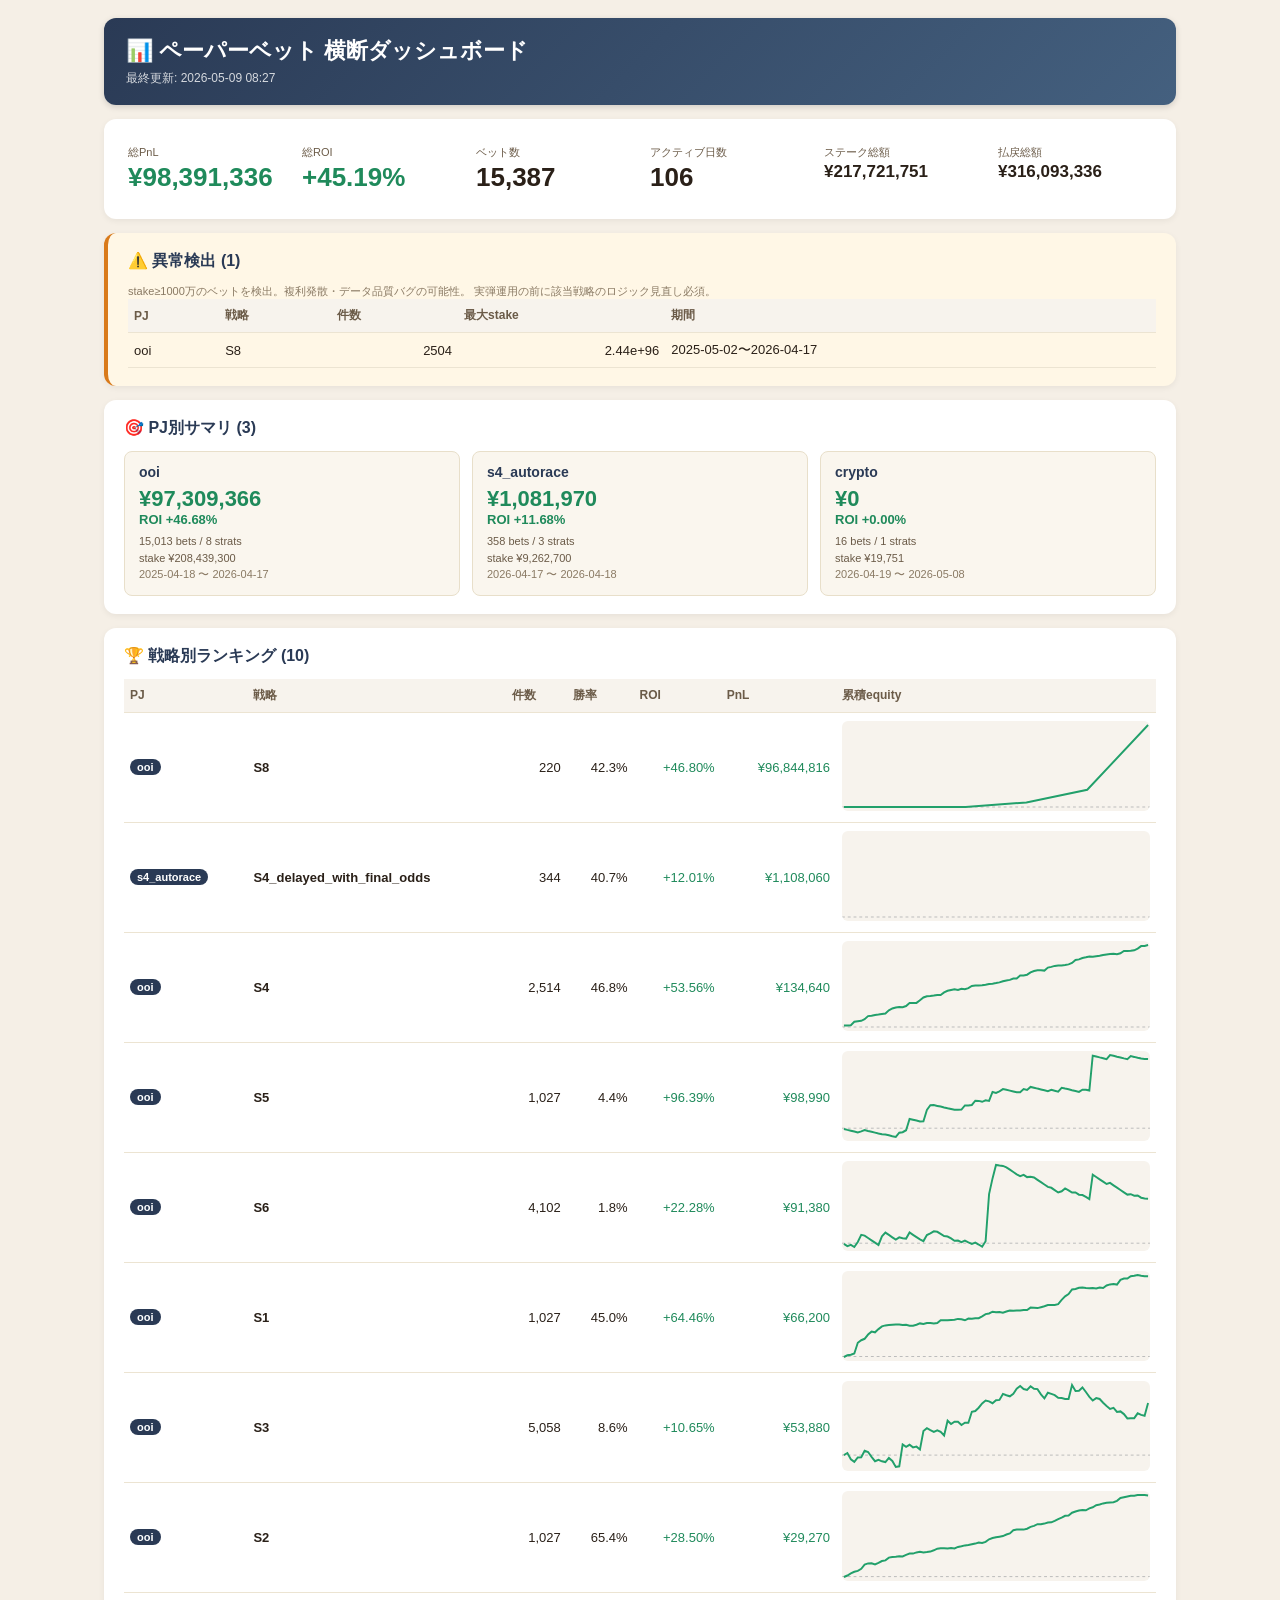
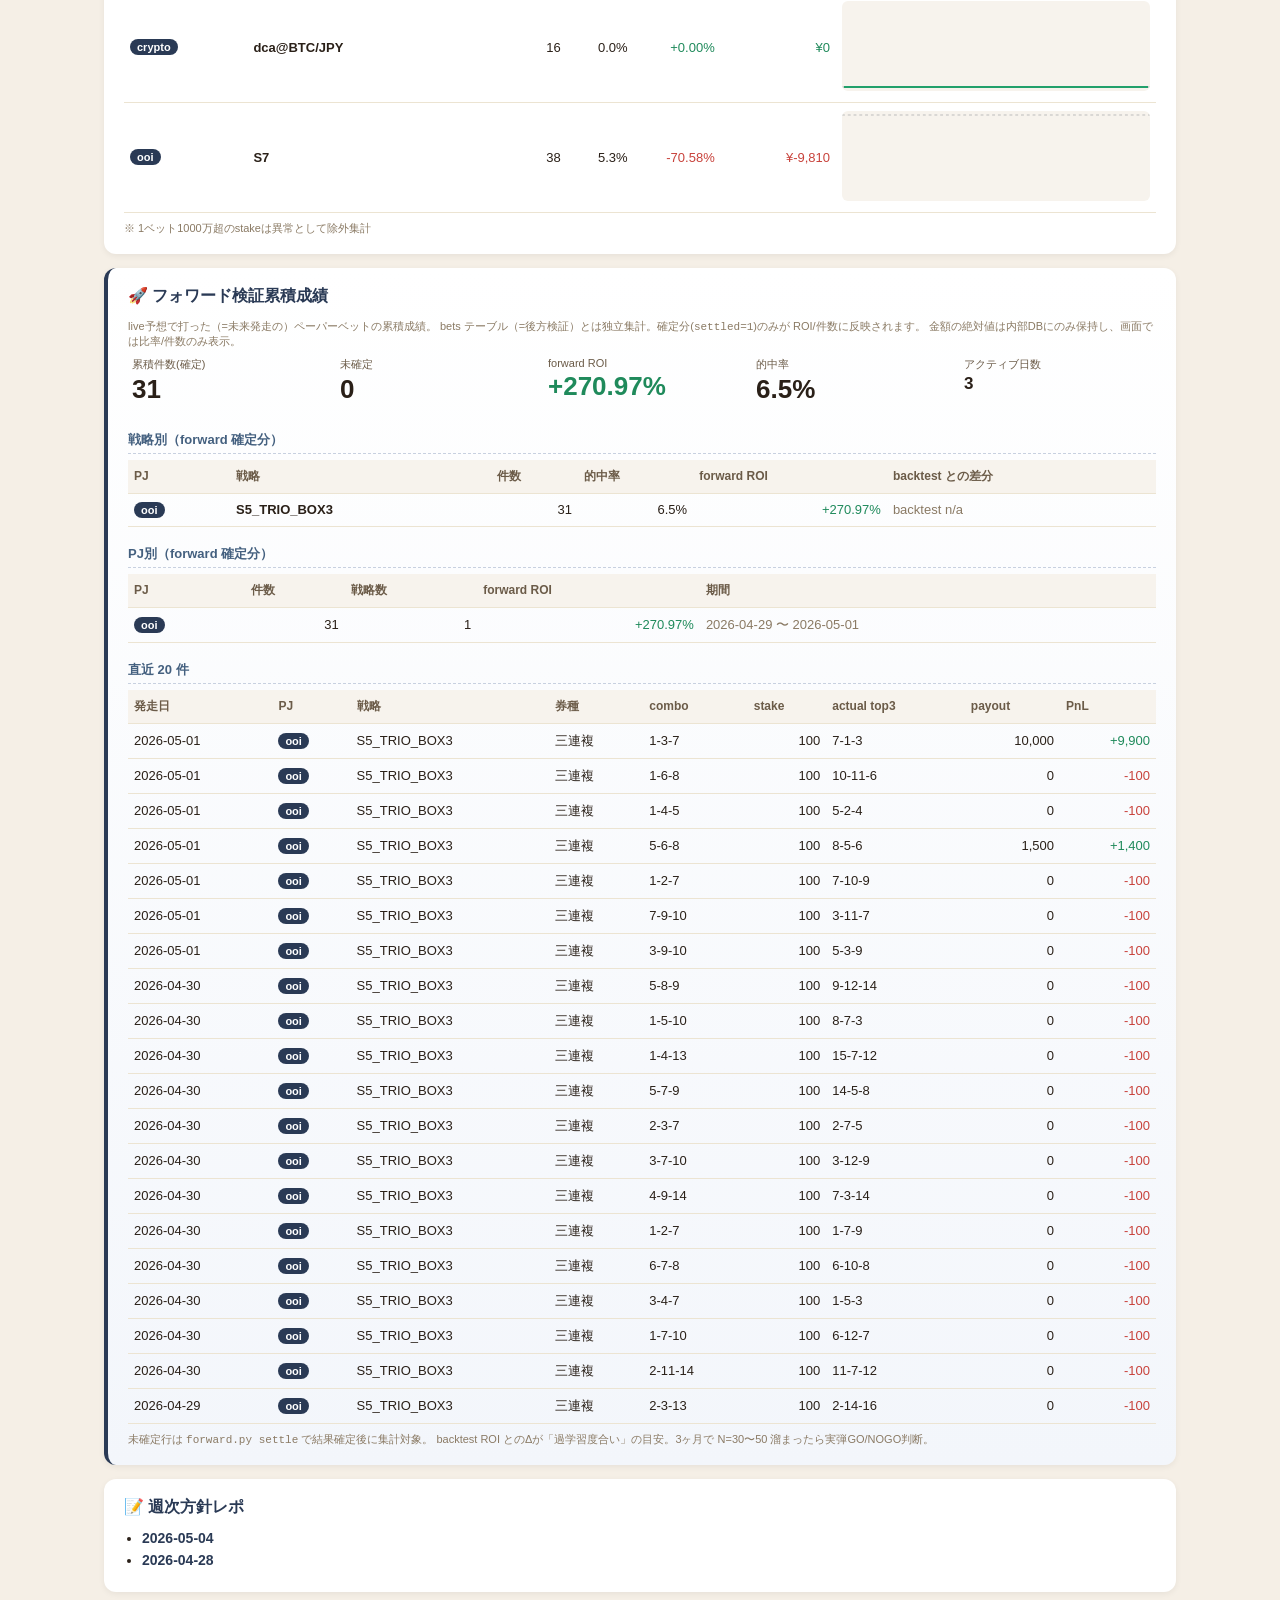
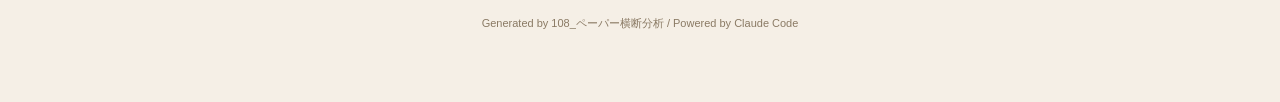
==== commit 95408a2e: "auto: daily dashboard 2026/05/09" ====
--- a/docs/index.html
+++ b/docs/index.html
@@ -11,7 +11,7 @@
 <div class="wrap">
   <header>
     <h1>📊 ペーパーベット 横断ダッシュボード</h1>
-    <div class="updated">最終更新: 2026-05-08 08:57</div>
+    <div class="updated">最終更新: 2026-05-09 08:27</div>
   </header>
 
   <section class="kpi card">
@@ -26,15 +26,15 @@
       </div>
       <div class="kpi-cell">
         <div class="label">ベット数</div>
-        <div class="big">15,386</div>
+        <div class="big">15,387</div>
       </div>
       <div class="kpi-cell">
         <div class="label">アクティブ日数</div>
-        <div class="big">105</div>
+        <div class="big">106</div>
       </div>
       <div class="kpi-cell">
         <div class="label">ステーク総額</div>
-        <div class="num">¥217,720,493</div>
+        <div class="num">¥217,721,751</div>
       </div>
       <div class="kpi-cell">
         <div class="label">払戻総額</div>
@@ -85,9 +85,9 @@
           <div class="pj-pnl pos">¥0</div>
           <div class="pj-roi pos">ROI +0.00%</div>
           <div class="pj-meta">
-            15 bets / 1 strats<br>
-            stake ¥18,493<br>
-            <span class="dim">2026-04-19 〜 2026-05-07</span>
+            16 bets / 1 strats<br>
+            stake ¥19,751<br>
+            <span class="dim">2026-04-19 〜 2026-05-08</span>
           </div>
         </div>
         </div>
@@ -184,11 +184,11 @@
         <tr>
           <td><span class="pj-tag">crypto</span></td>
           <td><strong>dca@BTC/JPY</strong></td>
-          <td class="num">15</td>
+          <td class="num">16</td>
           <td class="num">0.0%</td>
           <td class="num pos">+0.00%</td>
           <td class="num pos">¥0</td>
-          <td class="chart"><svg viewBox="0 0 320 90" preserveAspectRatio="none" style="width:100%; height:90px; background:#f7f3ed; border-radius:6px;"><line x1="0" y1="86.0" x2="320" y2="86.0" stroke="#bbb" stroke-dasharray="3,3" stroke-width="1"/><polyline fill="none" stroke="#22a06b" stroke-width="2" points="2.0,86.0 24.6,86.0 47.1,86.0 69.7,86.0 92.3,86.0 114.9,86.0 137.4,86.0 160.0,86.0 182.6,86.0 205.1,86.0 227.7,86.0 250.3,86.0 272.9,86.0 295.4,86.0 318.0,86.0"/></svg></td>
+          <td class="chart"><svg viewBox="0 0 320 90" preserveAspectRatio="none" style="width:100%; height:90px; background:#f7f3ed; border-radius:6px;"><line x1="0" y1="86.0" x2="320" y2="86.0" stroke="#bbb" stroke-dasharray="3,3" stroke-width="1"/><polyline fill="none" stroke="#22a06b" stroke-width="2" points="2.0,86.0 23.1,86.0 44.1,86.0 65.2,86.0 86.3,86.0 107.3,86.0 128.4,86.0 149.5,86.0 170.5,86.0 191.6,86.0 212.7,86.0 233.7,86.0 254.8,86.0 275.9,86.0 296.9,86.0 318.0,86.0"/></svg></td>
         </tr>
         
         <tr>
